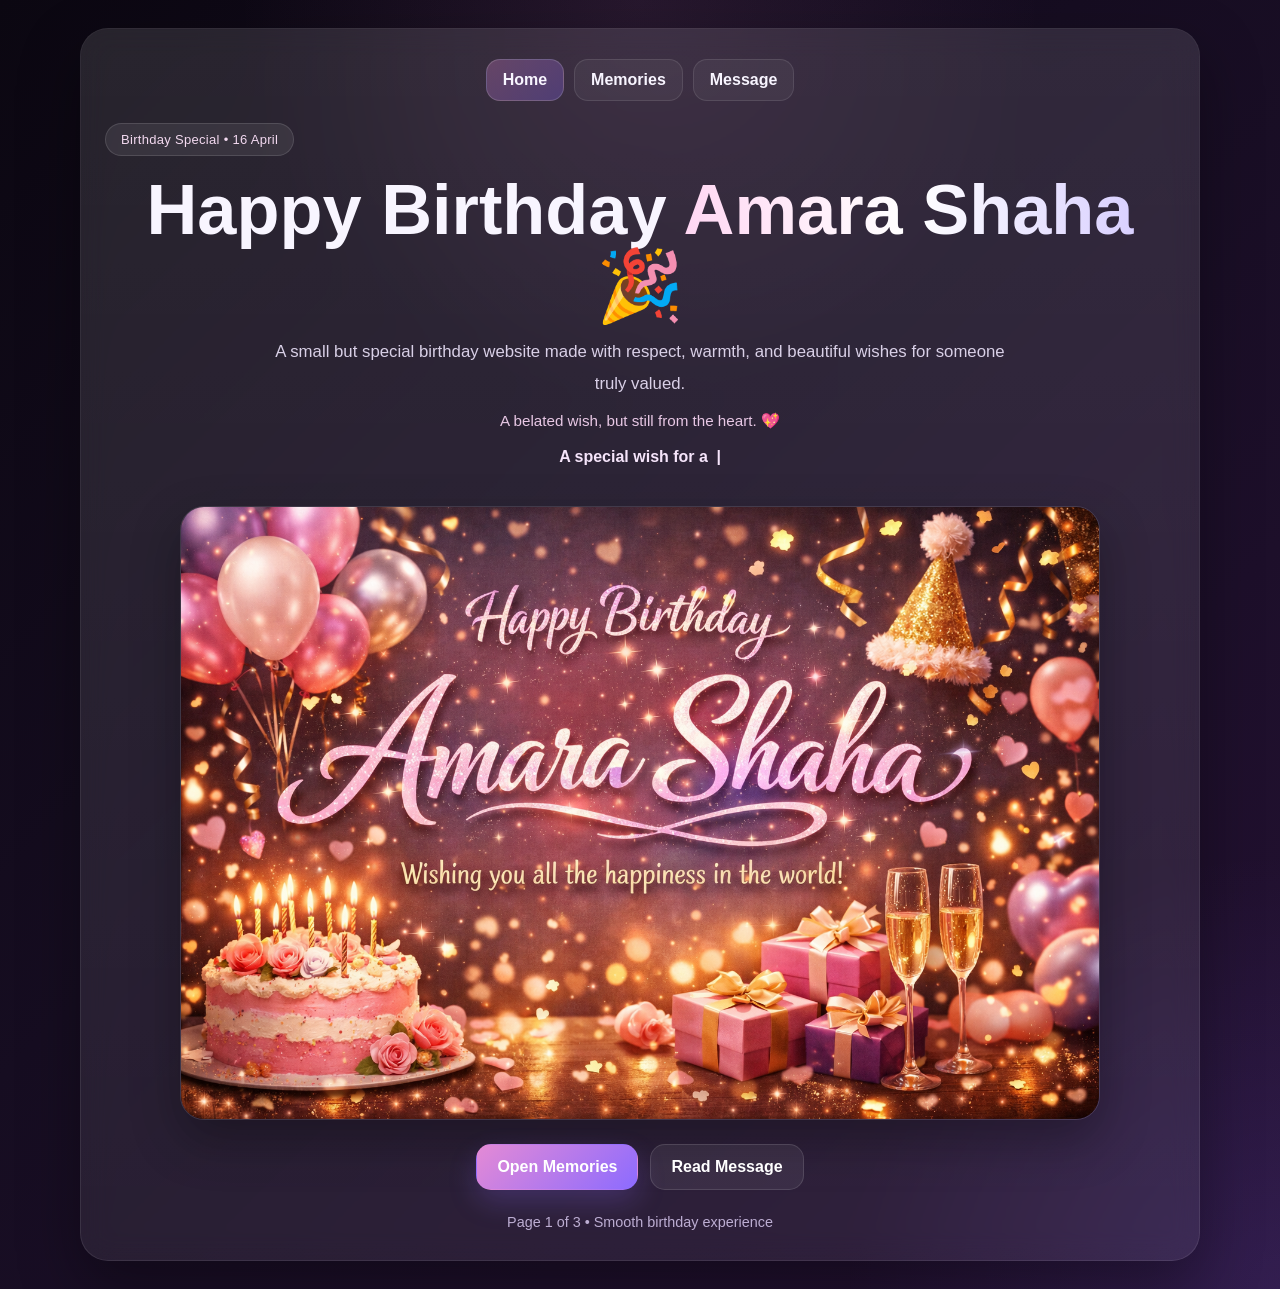
==== index.html @ c5edc2a8 "Update.NX" ====
<!DOCTYPE html>
<html lang="en">
<head>
  <meta charset="UTF-8" />
  <meta name="viewport" content="width=device-width, initial-scale=1.0" />
  <title>Happy Birthday Amara Shaha</title>
  <link rel="stylesheet" href="style.css" />
</head>
<body>
  <div class="page-shell">
    <div class="container page-center">
      <div class="card">
        <nav class="top-nav">
          <a href="index.html" class="nav-link active" data-page>Home</a>
          <a href="gallery.html" class="nav-link" data-page>Memories</a>
          <a href="message.html" class="nav-link" data-page>Message</a>
        </nav>

        <div class="hero-wrap">
          <div class="badge">Birthday Special • 16 April</div>

          <h1 class="title">
            Happy Birthday <span class="name">Amara Shaha</span> 🎉
          </h1>

          <p class="subtitle">
            A small but special birthday website made with respect, warmth, and beautiful wishes for someone truly valued.
          </p>

          <p class="date-note">
            A belated wish, but still from the heart. 💖
          </p>

          <div class="type-wrap">
            <span id="typedText"></span><span class="cursor">|</span>
          </div>

          <div class="hero-image-frame">
            <img src="birthday-banner.png" alt="Birthday Banner" class="hero-image" />
          </div>

          <div class="btns">
            <a href="gallery.html" class="btn btn-primary" data-page>Open Memories</a>
            <a href="message.html" class="btn" data-page>Read Message</a>
          </div>

          <div class="footer">
            Page 1 of 3 • Smooth birthday experience
          </div>
        </div>
      </div>
    </div>
  </div>

  <script>
    const lines = [
      "A special wish for a special person ✨",
      "May your days be filled with peace and happiness 💖",
      "Stay blessed, smiling, and shining always 🌸"
    ];

    const typedText = document.getElementById("typedText");
    let lineIndex = 0;
    let charIndex = 0;
    let deleting = false;

    function typeEffect() {
      const current = lines[lineIndex];

      if (!deleting) {
        typedText.textContent = current.slice(0, charIndex + 1);
        charIndex++;

        if (charIndex === current.length) {
          deleting = true;
          setTimeout(typeEffect, 1200);
          return;
        }
      } else {
        typedText.textContent = current.slice(0, charIndex - 1);
        charIndex--;

        if (charIndex === 0) {
          deleting = false;
          lineIndex = (lineIndex + 1) % lines.length;
        }
      }

      setTimeout(typeEffect, deleting ? 40 : 75);
    }

    typeEffect();

    document.querySelectorAll("a[data-page]").forEach(link => {
      link.addEventListener("click", function(e) {
        e.preventDefault();
        const target = this.getAttribute("href");
        document.querySelector(".page-shell").classList.add("page-out");
        setTimeout(() => {
          window.location.href = target;
        }, 380);
      });
    });
  </script>
</body>
</html>
---- style.css ----
* {
  margin: 0;
  padding: 0;
  box-sizing: border-box;
}

:root {
  --bg-1: #0b0711;
  --bg-2: #160d21;
  --bg-3: #241133;
  --card: rgba(255, 255, 255, 0.06);
  --card-border: rgba(255, 255, 255, 0.10);
  --text: #f8f5ff;
  --muted: #d9d0e7;
  --soft: #bdaed3;
  --accent: #e48ad5;
  --accent-2: #8c6bff;
  --shadow: rgba(0, 0, 0, 0.35);
}

html {
  scroll-behavior: smooth;
}

body {
  font-family: "Segoe UI", Tahoma, Geneva, Verdana, sans-serif;
  color: var(--text);
  min-height: 100vh;
  background:
    radial-gradient(circle at top, rgba(228, 138, 213, 0.10), transparent 28%),
    radial-gradient(circle at bottom right, rgba(140, 107, 255, 0.14), transparent 24%),
    linear-gradient(135deg, var(--bg-1), var(--bg-2) 42%, var(--bg-3));
  overflow-x: hidden;
}

a {
  text-decoration: none;
  color: inherit;
}

img {
  display: block;
  max-width: 100%;
}

.page-shell {
  min-height: 100vh;
  animation: pageIn 0.75s ease;
}

.page-shell.page-out {
  animation: pageOut 0.42s ease forwards;
}

@keyframes pageIn {
  from {
    opacity: 0;
    transform: translateY(22px);
  }
  to {
    opacity: 1;
    transform: translateY(0);
  }
}

@keyframes pageOut {
  from {
    opacity: 1;
    transform: translateY(0);
  }
  to {
    opacity: 0;
    transform: translateY(-14px);
  }
}

.container {
  width: min(1120px, calc(100% - 28px));
  margin: 0 auto;
  padding: 28px 0;
}

.page-center {
  min-height: 100vh;
  display: flex;
  align-items: center;
  justify-content: center;
}

.card {
  width: 100%;
  background: var(--card);
  border: 1px solid var(--card-border);
  border-radius: 28px;
  backdrop-filter: blur(14px);
  -webkit-backdrop-filter: blur(14px);
  box-shadow: 0 24px 60px var(--shadow);
  padding: 30px 24px;
  position: relative;
  overflow: hidden;
}

.card::before {
  content: "";
  position: absolute;
  inset: 0;
  background: linear-gradient(180deg, rgba(255,255,255,0.06), rgba(255,255,255,0.01));
  pointer-events: none;
}

.top-nav {
  position: relative;
  z-index: 2;
  display: flex;
  justify-content: center;
  gap: 10px;
  flex-wrap: wrap;
  margin-bottom: 22px;
}

.nav-link {
  padding: 11px 16px;
  border-radius: 14px;
  background: rgba(255,255,255,0.05);
  border: 1px solid rgba(255,255,255,0.10);
  color: var(--text);
  font-weight: 600;
  transition: all 0.25s ease;
}

.nav-link:hover {
  transform: translateY(-2px);
  background: rgba(255,255,255,0.09);
}

.nav-link.active {
  background: linear-gradient(135deg, rgba(228, 138, 213, 0.28), rgba(140, 107, 255, 0.28));
  border-color: rgba(255,255,255,0.16);
}

.badge {
  position: relative;
  z-index: 2;
  display: inline-block;
  margin: 0 auto 16px;
  padding: 8px 15px;
  border-radius: 999px;
  background: rgba(255,255,255,0.08);
  border: 1px solid rgba(255,255,255,0.12);
  color: #f3d9f0;
  font-size: 13px;
  letter-spacing: 0.3px;
}

.hero-wrap,
.section-wrap {
  position: relative;
  z-index: 2;
}

.title {
  text-align: center;
  font-size: clamp(2rem, 6vw, 4.4rem);
  line-height: 1.08;
  margin-bottom: 12px;
  font-weight: 800;
}

.name {
  background: linear-gradient(90deg, #ffd7f3, #ffffff, #d9d0ff);
  -webkit-background-clip: text;
  -webkit-text-fill-color: transparent;
  background-clip: text;
}

.subtitle {
  text-align: center;
  max-width: 760px;
  margin: 0 auto;
  color: var(--muted);
  font-size: 1.05rem;
  line-height: 1.9;
}

.date-note {
  text-align: center;
  margin-top: 12px;
  color: #e8c8e5;
  font-size: 0.95rem;
}

.type-wrap {
  margin: 18px auto 0;
  min-height: 34px;
  max-width: 760px;
  text-align: center;
  color: #f6e5fb;
  font-size: 1rem;
  font-weight: 700;
}

.cursor {
  display: inline-block;
  margin-left: 4px;
  animation: blink 0.8s infinite;
}

@keyframes blink {
  0%, 50% { opacity: 1; }
  51%, 100% { opacity: 0; }
}

.hero-image-frame {
  margin: 24px auto 0;
  width: min(100%, 920px);
  border-radius: 24px;
  overflow: hidden;
  border: 1px solid rgba(255,255,255,0.10);
  box-shadow: 0 20px 50px rgba(0,0,0,0.32);
}

.hero-image {
  width: 100%;
  height: auto;
}

.btns {
  margin-top: 24px;
  display: flex;
  justify-content: center;
  gap: 12px;
  flex-wrap: wrap;
}

.btn {
  appearance: none;
  border: none;
  outline: none;
  cursor: pointer;
  padding: 13px 20px;
  border-radius: 15px;
  font-weight: 700;
  color: #fff;
  background: rgba(255,255,255,0.07);
  border: 1px solid rgba(255,255,255,0.12);
  transition: all 0.25s ease;
}

.btn:hover {
  transform: translateY(-2px);
  background: rgba(255,255,255,0.12);
}

.btn-primary {
  background: linear-gradient(135deg, var(--accent), var(--accent-2));
  border-color: transparent;
  box-shadow: 0 12px 28px rgba(140, 107, 255, 0.22);
}

.section-title {
  font-size: 1.5rem;
  margin-bottom: 14px;
  color: #fff;
  text-align: center;
}

.gallery {
  display: grid;
  grid-template-columns: repeat(3, 1fr);
  gap: 16px;
  margin-top: 20px;
}

.photo-card {
  background: rgba(255,255,255,0.05);
  border: 1px solid rgba(255,255,255,0.08);
  border-radius: 22px;
  padding: 14px;
  transition: transform 0.25s ease, background 0.25s ease;
}

.photo-card:hover {
  transform: translateY(-4px);
  background: rgba(255,255,255,0.07);
}

.photo-box {
  width: 100%;
  height: 300px;
  border-radius: 16px;
  overflow: hidden;
  background: linear-gradient(135deg, rgba(228,138,213,0.16), rgba(140,107,255,0.16));
}

.photo-box img {
  width: 100%;
  height: 100%;
  object-fit: cover;
  object-position: center;
  transition: transform 0.35s ease, filter 0.35s ease;
  filter: brightness(0.96);
}

.photo-card:hover .photo-box img {
  transform: scale(1.05);
  filter: brightness(1);
}

.photo-caption {
  margin-top: 10px;
  color: var(--muted);
  text-align: center;
  font-size: 0.94rem;
}

.note-box {
  margin-top: 24px;
  padding: 18px;
  border-radius: 18px;
  background: rgba(255,255,255,0.05);
  border: 1px solid rgba(255,255,255,0.08);
  color: var(--muted);
  line-height: 1.85;
  text-align: center;
}

.footer {
  margin-top: 24px;
  text-align: center;
  color: var(--soft);
  font-size: 0.9rem;
}

@media (max-width: 900px) {
  .gallery {
    grid-template-columns: 1fr;
  }

  .photo-box {
    height: 340px;
  }
}

@media (max-width: 640px) {
  .container {
    width: min(100% - 18px, 1120px);
    padding: 18px 0;
  }

  .card {
    padding: 22px 16px;
    border-radius: 22px;
  }

  .title {
    font-size: clamp(1.75rem, 8vw, 2.5rem);
  }

  .subtitle {
    font-size: 0.98rem;
    line-height: 1.8;
  }

  .photo-box {
    height: 280px;
  }

  .btn,
  .nav-link {
    width: 100%;
    text-align: center;
  }

  .top-nav,
  .btns {
    gap: 10px;
  }
  }
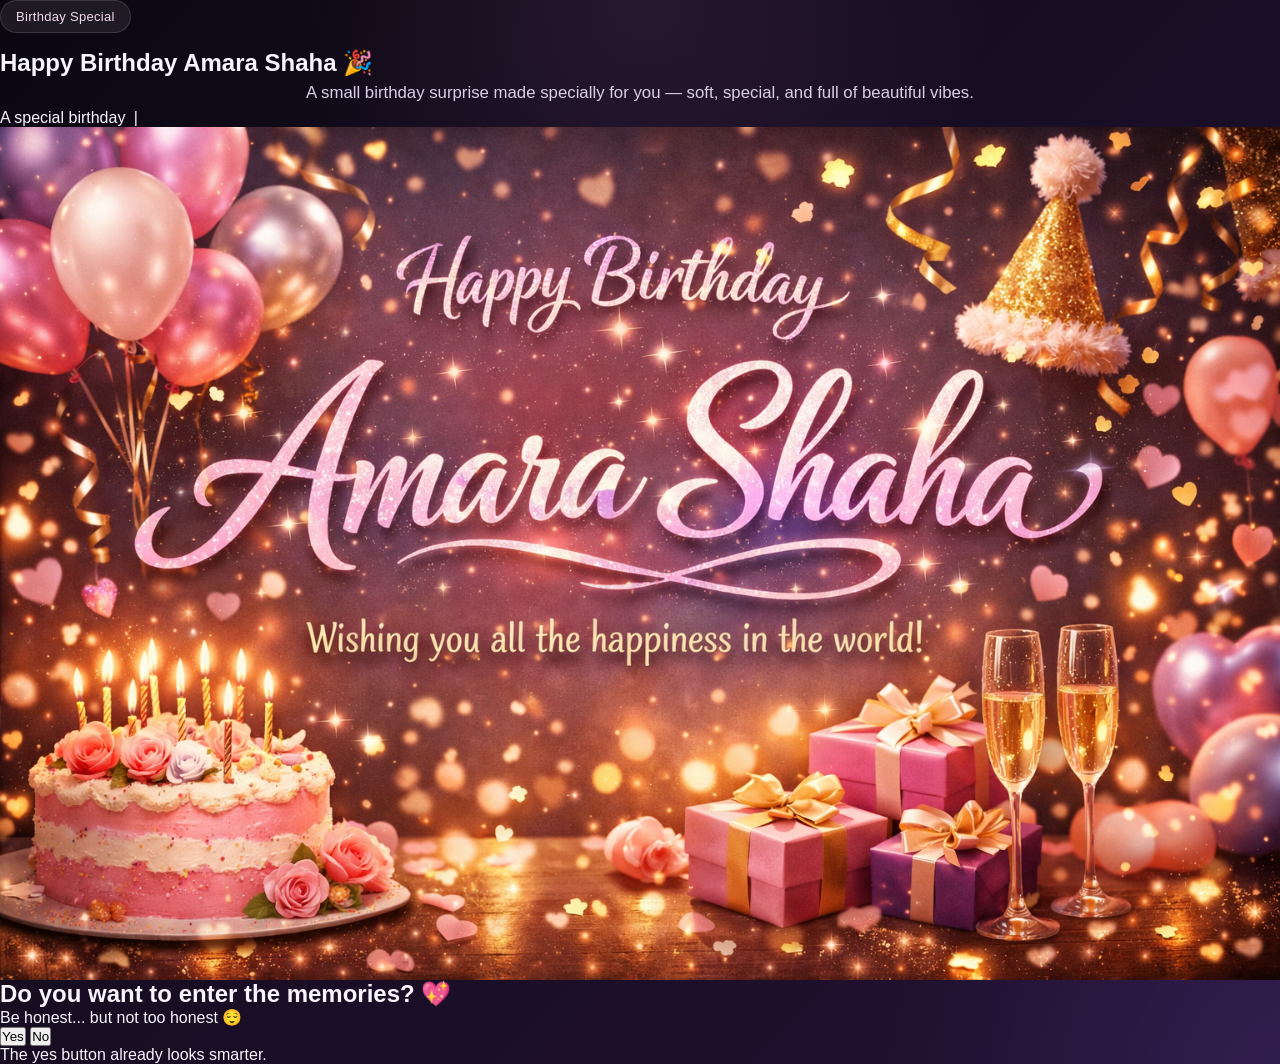
==== commit c2926b1a: "Update.NX" ====
--- a/index.html
+++ b/index.html
@@ -3,60 +3,57 @@
 <head>
   <meta charset="UTF-8" />
   <meta name="viewport" content="width=device-width, initial-scale=1.0" />
-  <title>Happy Birthday Amara Shaha</title>
+  <title>Happy Birthday Amara</title>
   <link rel="stylesheet" href="style.css" />
 </head>
 <body>
   <div class="page-shell">
-    <div class="container page-center">
-      <div class="card">
-        <nav class="top-nav">
-          <a href="index.html" class="nav-link active" data-page>Home</a>
-          <a href="gallery.html" class="nav-link" data-page>Memories</a>
-          <a href="message.html" class="nav-link" data-page>Message</a>
-        </nav>
+    <main class="screen home-screen">
+      <div class="bg-balloons balloons-left"></div>
+      <div class="bg-balloons balloons-right"></div>
+      <div class="sparkles"></div>
 
-        <div class="hero-wrap">
-          <div class="badge">Birthday Special • 16 April</div>
+      <section class="main-card hero-card">
+        <div class="badge">Birthday Special</div>
 
-          <h1 class="title">
-            Happy Birthday <span class="name">Amara Shaha</span> 🎉
-          </h1>
+        <h1 class="main-title">
+          Happy Birthday
+          <span>Amara Shaha</span>
+          🎉
+        </h1>
 
-          <p class="subtitle">
-            A small but special birthday website made with respect, warmth, and beautiful wishes for someone truly valued.
-          </p>
+        <p class="subtitle">
+          A small birthday surprise made specially for you — soft, special, and full of beautiful vibes.
+        </p>
 
-          <p class="date-note">
-            A belated wish, but still from the heart. 💖
-          </p>
+        <p class="type-line">
+          <span id="typedText"></span><span class="cursor">|</span>
+        </p>
 
-          <div class="type-wrap">
-            <span id="typedText"></span><span class="cursor">|</span>
+        <div class="hero-image-wrap">
+          <img src="birthday-banner.png" alt="Birthday Banner for Amara" class="hero-image" />
+        </div>
+
+        <div class="question-card">
+          <h2>Do you want to enter the memories? 💖</h2>
+          <p>Be honest... but not too honest 😌</p>
+
+          <div class="choice-area" id="choiceArea1">
+            <button class="choice-btn yes-btn" id="yesBtn1">Yes</button>
+            <button class="choice-btn no-btn" id="noBtn1">No</button>
           </div>
 
-          <div class="hero-image-frame">
-            <img src="birthday-banner.png" alt="Birthday Banner" class="hero-image" />
-          </div>
-
-          <div class="btns">
-            <a href="gallery.html" class="btn btn-primary" data-page>Open Memories</a>
-            <a href="message.html" class="btn" data-page>Read Message</a>
-          </div>
-
-          <div class="footer">
-            Page 1 of 3 • Smooth birthday experience
-          </div>
+          <div class="choice-note" id="choiceNote1">The yes button already looks smarter.</div>
         </div>
-      </div>
-    </div>
+      </section>
+    </main>
   </div>
 
   <script>
     const lines = [
-      "A special wish for a special person ✨",
-      "May your days be filled with peace and happiness 💖",
-      "Stay blessed, smiling, and shining always 🌸"
+      "A special birthday surprise ✨",
+      "Soft, elegant, and memorable 💖",
+      "Made with warm wishes 🌸"
     ];
 
     const typedText = document.getElementById("typedText");
@@ -86,20 +83,63 @@
         }
       }
 
-      setTimeout(typeEffect, deleting ? 40 : 75);
+      setTimeout(typeEffect, deleting ? 40 : 72);
     }
 
     typeEffect();
 
-    document.querySelectorAll("a[data-page]").forEach(link => {
-      link.addEventListener("click", function(e) {
-        e.preventDefault();
-        const target = this.getAttribute("href");
-        document.querySelector(".page-shell").classList.add("page-out");
-        setTimeout(() => {
-          window.location.href = target;
-        }, 380);
-      });
+    const pageShell = document.querySelector(".page-shell");
+    const choiceArea1 = document.getElementById("choiceArea1");
+    const yesBtn1 = document.getElementById("yesBtn1");
+    const noBtn1 = document.getElementById("noBtn1");
+    const choiceNote1 = document.getElementById("choiceNote1");
+
+    let noClicks1 = 0;
+    const noTexts1 = ["No", "Really?", "Still No?", "Think Again", "Too Late 😄"];
+
+    function moveNoButton(button, area, clickCount) {
+      const minWidth = 76;
+      const minHeight = 34;
+      const width = Math.max(minWidth, 138 - clickCount * 14);
+      const height = Math.max(minHeight, 52 - clickCount * 4);
+
+      button.style.width = width + "px";
+      button.style.height = height + "px";
+      button.style.fontSize = Math.max(0.72, 1 - clickCount * 0.06) + "rem";
+
+      const maxX = Math.max(8, area.clientWidth - width - 8);
+      const maxY = Math.max(8, area.clientHeight - height - 8);
+
+      const randomX = Math.floor(Math.random() * maxX);
+      const randomY = Math.floor(Math.random() * maxY);
+
+      button.style.left = randomX + "px";
+      button.style.top = randomY + "px";
+      button.style.transform = "none";
+    }
+
+    function goToPage(url) {
+      pageShell.classList.add("page-out");
+      setTimeout(() => {
+        window.location.href = url;
+      }, 380);
+    }
+
+    yesBtn1.addEventListener("click", () => {
+      choiceNote1.textContent = "Opening memories... ✨";
+      goToPage("gallery.html");
+    });
+
+    noBtn1.addEventListener("click", () => {
+      noClicks1++;
+      noBtn1.textContent = noTexts1[Math.min(noClicks1, noTexts1.length - 1)];
+      choiceNote1.textContent = "No is getting weaker. Yes is clearly the better option 😌";
+      moveNoButton(noBtn1, choiceArea1, noClicks1);
+
+      if (noClicks1 >= 5) {
+        choiceNote1.textContent = "Okay... opening memories anyway 💖";
+        setTimeout(() => goToPage("gallery.html"), 350);
+      }
     });
   </script>
 </body>
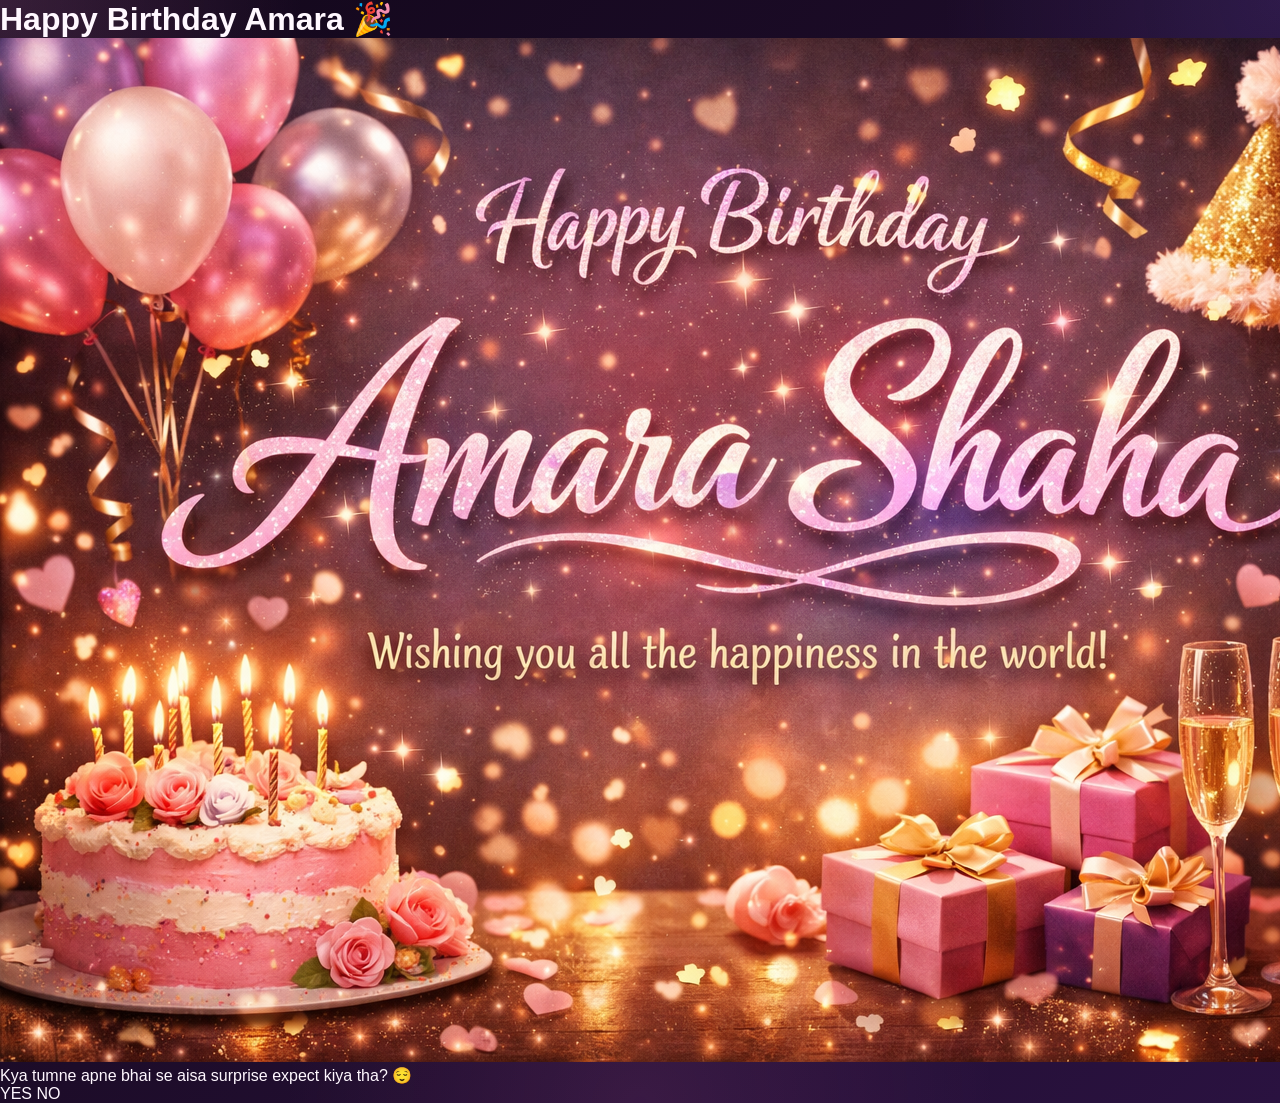
==== commit de74f283: "Update.NX" ====
--- a/index.html
+++ b/index.html
@@ -1,146 +1,72 @@
 <!DOCTYPE html>
-<html lang="en">
+<html>
 <head>
-  <meta charset="UTF-8" />
-  <meta name="viewport" content="width=device-width, initial-scale=1.0" />
-  <title>Happy Birthday Amara</title>
-  <link rel="stylesheet" href="style.css" />
+<title>Amara Birthday</title>
+<link rel="stylesheet" href="style.css">
 </head>
 <body>
-  <div class="page-shell">
-    <main class="screen home-screen">
-      <div class="bg-balloons balloons-left"></div>
-      <div class="bg-balloons balloons-right"></div>
-      <div class="sparkles"></div>
 
-      <section class="main-card hero-card">
-        <div class="badge">Birthday Special</div>
+<audio id="music" autoplay loop>
+  <source src="birthday-music.mp3">
+</audio>
 
-        <h1 class="main-title">
-          Happy Birthday
-          <span>Amara Shaha</span>
-          🎉
-        </h1>
+<div class="page">
 
-        <p class="subtitle">
-          A small birthday surprise made specially for you — soft, special, and full of beautiful vibes.
-        </p>
+  <h1>Happy Birthday <span>Amara</span> 🎉</h1>
 
-        <p class="type-line">
-          <span id="typedText"></span><span class="cursor">|</span>
-        </p>
+  <img src="birthday-banner.png" class="hero">
 
-        <div class="hero-image-wrap">
-          <img src="birthday-banner.png" alt="Birthday Banner for Amara" class="hero-image" />
-        </div>
+  <p class="question">
+    Kya tumne apne bhai se aisa surprise expect kiya tha? 😌
+  </p>
 
-        <div class="question-card">
-          <h2>Do you want to enter the memories? 💖</h2>
-          <p>Be honest... but not too honest 😌</p>
-
-          <div class="choice-area" id="choiceArea1">
-            <button class="choice-btn yes-btn" id="yesBtn1">Yes</button>
-            <button class="choice-btn no-btn" id="noBtn1">No</button>
-          </div>
-
-          <div class="choice-note" id="choiceNote1">The yes button already looks smarter.</div>
-        </div>
-      </section>
-    </main>
+  <div class="choices">
+    <span class="yes" onclick="goNext()">YES</span>
+    <span class="no" id="noBtn">NO</span>
   </div>
 
-  <script>
-    const lines = [
-      "A special birthday surprise ✨",
-      "Soft, elegant, and memorable 💖",
-      "Made with warm wishes 🌸"
-    ];
+</div>
 
-    const typedText = document.getElementById("typedText");
-    let lineIndex = 0;
-    let charIndex = 0;
-    let deleting = false;
+<script>
+const music = document.getElementById("music");
+music.volume = 0.5;
 
-    function typeEffect() {
-      const current = lines[lineIndex];
+let noBtn = document.getElementById("noBtn");
+let noCount = 0;
 
-      if (!deleting) {
-        typedText.textContent = current.slice(0, charIndex + 1);
-        charIndex++;
+let texts = [
+  "NO",
+  "Really NO?",
+  "Soch lo 😏",
+  "Still NO?",
+  "Sure? 😂",
+  "Ab bhi NO?",
+  "Zyada ho gaya 😭"
+];
 
-        if (charIndex === current.length) {
-          deleting = true;
-          setTimeout(typeEffect, 1200);
-          return;
-        }
-      } else {
-        typedText.textContent = current.slice(0, charIndex - 1);
-        charIndex--;
+noBtn.onclick = () => {
+  noCount++;
 
-        if (charIndex === 0) {
-          deleting = false;
-          lineIndex = (lineIndex + 1) % lines.length;
-        }
-      }
+  // change text
+  noBtn.innerText = texts[Math.min(noCount, texts.length-1)];
 
-      setTimeout(typeEffect, deleting ? 40 : 72);
-    }
+  // random move
+  let x = Math.random() * 300 - 150;
+  let y = Math.random() * 200 - 100;
 
-    typeEffect();
+  noBtn.style.transform = `translate(${x}px, ${y}px) scale(${1 - noCount*0.1})`;
 
-    const pageShell = document.querySelector(".page-shell");
-    const choiceArea1 = document.getElementById("choiceArea1");
-    const yesBtn1 = document.getElementById("yesBtn1");
-    const noBtn1 = document.getElementById("noBtn1");
-    const choiceNote1 = document.getElementById("choiceNote1");
+  // shrink
+  noBtn.style.fontSize = (18 - noCount*2) + "px";
+};
 
-    let noClicks1 = 0;
-    const noTexts1 = ["No", "Really?", "Still No?", "Think Again", "Too Late 😄"];
+function goNext(){
+  document.body.style.opacity = "0";
+  setTimeout(()=>{
+    window.location.href = "gallery.html";
+  }, 400);
+}
+</script>
 
-    function moveNoButton(button, area, clickCount) {
-      const minWidth = 76;
-      const minHeight = 34;
-      const width = Math.max(minWidth, 138 - clickCount * 14);
-      const height = Math.max(minHeight, 52 - clickCount * 4);
-
-      button.style.width = width + "px";
-      button.style.height = height + "px";
-      button.style.fontSize = Math.max(0.72, 1 - clickCount * 0.06) + "rem";
-
-      const maxX = Math.max(8, area.clientWidth - width - 8);
-      const maxY = Math.max(8, area.clientHeight - height - 8);
-
-      const randomX = Math.floor(Math.random() * maxX);
-      const randomY = Math.floor(Math.random() * maxY);
-
-      button.style.left = randomX + "px";
-      button.style.top = randomY + "px";
-      button.style.transform = "none";
-    }
-
-    function goToPage(url) {
-      pageShell.classList.add("page-out");
-      setTimeout(() => {
-        window.location.href = url;
-      }, 380);
-    }
-
-    yesBtn1.addEventListener("click", () => {
-      choiceNote1.textContent = "Opening memories... ✨";
-      goToPage("gallery.html");
-    });
-
-    noBtn1.addEventListener("click", () => {
-      noClicks1++;
-      noBtn1.textContent = noTexts1[Math.min(noClicks1, noTexts1.length - 1)];
-      choiceNote1.textContent = "No is getting weaker. Yes is clearly the better option 😌";
-      moveNoButton(noBtn1, choiceArea1, noClicks1);
-
-      if (noClicks1 >= 5) {
-        choiceNote1.textContent = "Okay... opening memories anyway 💖";
-        setTimeout(() => goToPage("gallery.html"), 350);
-      }
-    });
-  </script>
 </body>
 </html>
--- a/style.css
+++ b/style.css
@@ -5,57 +5,51 @@
 }
 
 :root {
-  --bg-1: #0b0711;
-  --bg-2: #160d21;
-  --bg-3: #241133;
-  --card: rgba(255, 255, 255, 0.06);
-  --card-border: rgba(255, 255, 255, 0.10);
-  --text: #f8f5ff;
-  --muted: #d9d0e7;
-  --soft: #bdaed3;
-  --accent: #e48ad5;
-  --accent-2: #8c6bff;
+  --bg-1: #12071a;
+  --bg-2: #1d0c29;
+  --bg-3: #2a1240;
+  --text: #fff8ff;
+  --muted: #ecdff0;
+  --soft: #cebcd6;
+  --pink: #ff9ad8;
+  --pink-2: #ff78cb;
+  --purple: #8d6dff;
+  --purple-2: #6b48f5;
+  --glass: rgba(255, 255, 255, 0.08);
+  --glass-2: rgba(255, 255, 255, 0.05);
+  --border: rgba(255, 255, 255, 0.10);
   --shadow: rgba(0, 0, 0, 0.35);
 }
 
-html {
-  scroll-behavior: smooth;
-}
-
+html,
 body {
-  font-family: "Segoe UI", Tahoma, Geneva, Verdana, sans-serif;
+  min-height: 100%;
+}
+
+body {
+  font-family: "Segoe UI", Arial, sans-serif;
   color: var(--text);
-  min-height: 100vh;
+  overflow-x: hidden;
   background:
-    radial-gradient(circle at top, rgba(228, 138, 213, 0.10), transparent 28%),
-    radial-gradient(circle at bottom right, rgba(140, 107, 255, 0.14), transparent 24%),
-    linear-gradient(135deg, var(--bg-1), var(--bg-2) 42%, var(--bg-3));
-  overflow-x: hidden;
-}
-
-a {
-  text-decoration: none;
-  color: inherit;
-}
-
-img {
-  display: block;
-  max-width: 100%;
+    radial-gradient(circle at top left, rgba(255, 154, 216, 0.16), transparent 18%),
+    radial-gradient(circle at top right, rgba(141, 109, 255, 0.14), transparent 20%),
+    radial-gradient(circle at bottom center, rgba(255, 120, 203, 0.10), transparent 28%),
+    linear-gradient(135deg, var(--bg-1), var(--bg-2) 48%, var(--bg-3));
 }
 
 .page-shell {
   min-height: 100vh;
-  animation: pageIn 0.75s ease;
+  animation: pageIn 0.7s ease;
 }
 
 .page-shell.page-out {
-  animation: pageOut 0.42s ease forwards;
+  animation: pageOut 0.38s ease forwards;
 }
 
 @keyframes pageIn {
   from {
     opacity: 0;
-    transform: translateY(22px);
+    transform: translateY(18px);
   }
   to {
     opacity: 1;
@@ -74,129 +68,125 @@
   }
 }
 
-.container {
-  width: min(1120px, calc(100% - 28px));
+.screen {
+  min-height: 100vh;
+  width: min(1100px, calc(100% - 28px));
   margin: 0 auto;
   padding: 28px 0;
-}
-
-.page-center {
-  min-height: 100vh;
   display: flex;
   align-items: center;
   justify-content: center;
-}
-
-.card {
-  width: 100%;
-  background: var(--card);
-  border: 1px solid var(--card-border);
-  border-radius: 28px;
+  position: relative;
+}
+
+.bg-balloons {
+  position: absolute;
+  top: 40px;
+  width: 170px;
+  height: 380px;
+  opacity: 0.28;
+  pointer-events: none;
+  filter: blur(0.2px);
+}
+
+.balloons-left {
+  left: -12px;
+  background:
+    radial-gradient(circle at 40px 50px, rgba(255,154,216,0.85) 0 24px, transparent 26px),
+    radial-gradient(circle at 90px 110px, rgba(141,109,255,0.75) 0 28px, transparent 30px),
+    radial-gradient(circle at 60px 190px, rgba(255,120,203,0.75) 0 24px, transparent 26px),
+    linear-gradient(rgba(255,255,255,0.45), rgba(255,255,255,0.45)) 40px 74px / 2px 85px no-repeat,
+    linear-gradient(rgba(255,255,255,0.4), rgba(255,255,255,0.4)) 90px 138px / 2px 90px no-repeat,
+    linear-gradient(rgba(255,255,255,0.38), rgba(255,255,255,0.38)) 60px 214px / 2px 88px no-repeat;
+}
+
+.balloons-right {
+  right: -12px;
+  background:
+    radial-gradient(circle at 110px 50px, rgba(255,154,216,0.82) 0 24px, transparent 26px),
+    radial-gradient(circle at 70px 130px, rgba(141,109,255,0.78) 0 27px, transparent 29px),
+    radial-gradient(circle at 105px 215px, rgba(255,120,203,0.78) 0 24px, transparent 26px),
+    linear-gradient(rgba(255,255,255,0.45), rgba(255,255,255,0.45)) 110px 74px / 2px 85px no-repeat,
+    linear-gradient(rgba(255,255,255,0.4), rgba(255,255,255,0.4)) 70px 158px / 2px 88px no-repeat,
+    linear-gradient(rgba(255,255,255,0.38), rgba(255,255,255,0.38)) 105px 238px / 2px 88px no-repeat;
+}
+
+.sparkles {
+  position: absolute;
+  inset: 0;
+  pointer-events: none;
+  background-image:
+    radial-gradient(circle at 14% 22%, rgba(255,255,255,0.55) 0 1.2px, transparent 1.8px),
+    radial-gradient(circle at 78% 18%, rgba(255,255,255,0.5) 0 1.3px, transparent 1.9px),
+    radial-gradient(circle at 28% 68%, rgba(255,255,255,0.45) 0 1.2px, transparent 1.9px),
+    radial-gradient(circle at 84% 72%, rgba(255,255,255,0.4) 0 1.3px, transparent 2px),
+    radial-gradient(circle at 52% 12%, rgba(255,255,255,0.38) 0 1px, transparent 1.8px);
+  opacity: 0.65;
+}
+
+.main-card {
+  width: 100%;
+  max-width: 940px;
+  position: relative;
+  z-index: 2;
+  background: linear-gradient(180deg, var(--glass), var(--glass-2));
+  border: 1px solid var(--border);
+  border-radius: 30px;
+  padding: 30px 24px;
+  box-shadow: 0 24px 60px var(--shadow);
   backdrop-filter: blur(14px);
   -webkit-backdrop-filter: blur(14px);
-  box-shadow: 0 24px 60px var(--shadow);
-  padding: 30px 24px;
-  position: relative;
-  overflow: hidden;
-}
-
-.card::before {
-  content: "";
-  position: absolute;
-  inset: 0;
-  background: linear-gradient(180deg, rgba(255,255,255,0.06), rgba(255,255,255,0.01));
-  pointer-events: none;
-}
-
-.top-nav {
-  position: relative;
-  z-index: 2;
-  display: flex;
+  text-align: center;
+}
+
+.badge {
+  display: inline-flex;
+  align-items: center;
   justify-content: center;
-  gap: 10px;
-  flex-wrap: wrap;
-  margin-bottom: 22px;
-}
-
-.nav-link {
-  padding: 11px 16px;
-  border-radius: 14px;
-  background: rgba(255,255,255,0.05);
-  border: 1px solid rgba(255,255,255,0.10);
-  color: var(--text);
+  min-height: 38px;
+  padding: 8px 16px;
+  border-radius: 999px;
+  background: rgba(255, 255, 255, 0.07);
+  border: 1px solid rgba(255, 255, 255, 0.12);
+  color: #ffe2f4;
+  font-size: 13px;
   font-weight: 600;
-  transition: all 0.25s ease;
-}
-
-.nav-link:hover {
-  transform: translateY(-2px);
-  background: rgba(255,255,255,0.09);
-}
-
-.nav-link.active {
-  background: linear-gradient(135deg, rgba(228, 138, 213, 0.28), rgba(140, 107, 255, 0.28));
-  border-color: rgba(255,255,255,0.16);
-}
-
-.badge {
-  position: relative;
-  z-index: 2;
-  display: inline-block;
-  margin: 0 auto 16px;
-  padding: 8px 15px;
-  border-radius: 999px;
-  background: rgba(255,255,255,0.08);
-  border: 1px solid rgba(255,255,255,0.12);
-  color: #f3d9f0;
-  font-size: 13px;
-  letter-spacing: 0.3px;
-}
-
-.hero-wrap,
-.section-wrap {
-  position: relative;
-  z-index: 2;
-}
-
-.title {
-  text-align: center;
-  font-size: clamp(2rem, 6vw, 4.4rem);
-  line-height: 1.08;
-  margin-bottom: 12px;
+  letter-spacing: 0.25px;
+  margin-bottom: 18px;
+}
+
+.main-title {
+  font-size: clamp(2.1rem, 6vw, 4.7rem);
+  line-height: 1.06;
   font-weight: 800;
-}
-
-.name {
-  background: linear-gradient(90deg, #ffd7f3, #ffffff, #d9d0ff);
+  margin-bottom: 14px;
+}
+
+.smaller-title {
+  font-size: clamp(2rem, 5vw, 3.8rem);
+}
+
+.main-title span {
+  background: linear-gradient(90deg, #ffd6ee, #ffffff, #dbd3ff);
   -webkit-background-clip: text;
   -webkit-text-fill-color: transparent;
   background-clip: text;
 }
 
 .subtitle {
-  text-align: center;
   max-width: 760px;
   margin: 0 auto;
   color: var(--muted);
-  font-size: 1.05rem;
-  line-height: 1.9;
-}
-
-.date-note {
-  text-align: center;
-  margin-top: 12px;
-  color: #e8c8e5;
-  font-size: 0.95rem;
-}
-
-.type-wrap {
-  margin: 18px auto 0;
-  min-height: 34px;
-  max-width: 760px;
-  text-align: center;
-  color: #f6e5fb;
+  font-size: 1.04rem;
+  line-height: 1.85;
+}
+
+.type-line {
+  min-height: 32px;
+  margin-top: 16px;
+  color: #fff0fa;
+  font-weight: 700;
   font-size: 1rem;
-  font-weight: 700;
 }
 
 .cursor {
@@ -206,173 +196,283 @@
 }
 
 @keyframes blink {
-  0%, 50% { opacity: 1; }
-  51%, 100% { opacity: 0; }
-}
-
-.hero-image-frame {
-  margin: 24px auto 0;
-  width: min(100%, 920px);
+  0%, 50% {
+    opacity: 1;
+  }
+  51%, 100% {
+    opacity: 0;
+  }
+}
+
+.hero-image-wrap {
+  width: 100%;
+  max-width: 860px;
+  margin: 26px auto 0;
+  border-radius: 26px;
+  overflow: hidden;
+  border: 1px solid rgba(255, 255, 255, 0.10);
+  background: rgba(255, 255, 255, 0.04);
+  box-shadow: 0 16px 40px rgba(0, 0, 0, 0.24);
+}
+
+.hero-image {
+  width: 100%;
+  height: auto;
+  display: block;
+}
+
+.question-card {
+  width: 100%;
+  max-width: 760px;
+  margin: 28px auto 0;
+  padding: 24px 18px 26px;
   border-radius: 24px;
+  background: rgba(255, 255, 255, 0.05);
+  border: 1px solid rgba(255, 255, 255, 0.08);
+}
+
+.question-card h2 {
+  font-size: clamp(1.35rem, 3vw, 2rem);
+  line-height: 1.45;
+  margin-bottom: 8px;
+}
+
+.question-card p {
+  color: var(--soft);
+  line-height: 1.7;
+}
+
+.choice-area {
+  position: relative;
+  width: 100%;
+  max-width: 560px;
+  height: 220px;
+  margin: 22px auto 0;
+  border-radius: 22px;
+  background: linear-gradient(135deg, rgba(255,154,216,0.10), rgba(141,109,255,0.10));
+  border: 1px solid rgba(255,255,255,0.08);
   overflow: hidden;
-  border: 1px solid rgba(255,255,255,0.10);
-  box-shadow: 0 20px 50px rgba(0,0,0,0.32);
-}
-
-.hero-image {
-  width: 100%;
-  height: auto;
-}
-
-.btns {
-  margin-top: 24px;
+}
+
+.choice-btn {
+  position: absolute;
+  min-width: 138px;
+  height: 52px;
+  padding: 0 18px;
+  border: none;
+  border-radius: 16px;
+  color: white;
+  font-size: 1rem;
+  font-weight: 700;
+  cursor: pointer;
+  transition:
+    transform 0.22s ease,
+    left 0.22s ease,
+    top 0.22s ease,
+    width 0.22s ease,
+    height 0.22s ease,
+    font-size 0.22s ease,
+    background 0.22s ease,
+    opacity 0.22s ease;
+}
+
+.yes-btn {
+  left: 50%;
+  top: 42px;
+  transform: translateX(-50%);
+  background: linear-gradient(135deg, var(--pink-2), var(--purple-2));
+  box-shadow: 0 14px 30px rgba(107, 72, 245, 0.30);
+  animation: pulseYes 1.7s ease-in-out infinite;
+}
+
+@keyframes pulseYes {
+  0% {
+    transform: translateX(-50%) scale(1);
+  }
+  50% {
+    transform: translateX(-50%) scale(1.06);
+  }
+  100% {
+    transform: translateX(-50%) scale(1);
+  }
+}
+
+.no-btn {
+  left: 50%;
+  top: 126px;
+  transform: translateX(-50%);
+  background: rgba(255,255,255,0.10);
+  border: 1px solid rgba(255,255,255,0.12);
+}
+
+.choice-note {
+  margin-top: 16px;
+  min-height: 24px;
+  color: var(--soft);
+  font-size: 0.95rem;
+}
+
+.memory-slider-card {
+  width: 100%;
+  max-width: 860px;
+  margin: 28px auto 0;
+  padding: 18px;
+  border-radius: 28px;
+  background: rgba(255,255,255,0.05);
+  border: 1px solid rgba(255,255,255,0.08);
+  box-shadow: 0 16px 40px rgba(0,0,0,0.22);
+}
+
+.memory-slider-stage {
+  position: relative;
+  width: 100%;
+  height: 540px;
+  border-radius: 22px;
+  overflow: hidden;
+  background: linear-gradient(135deg, rgba(255,154,216,0.08), rgba(141,109,255,0.09));
+}
+
+.memory-slide {
+  position: absolute;
+  inset: 0;
+  opacity: 0;
+  transform: scale(1.04);
+  transition: opacity 0.9s ease, transform 1.05s ease;
+}
+
+.memory-slide.active {
+  opacity: 1;
+  transform: scale(1);
+}
+
+.memory-slide img {
+  width: 100%;
+  height: 100%;
+  object-fit: contain;
+  object-position: center;
+  background: rgba(255,255,255,0.02);
+}
+
+.memory-caption {
+  margin-top: 14px;
+  color: #fff0fb;
+  font-size: 1rem;
+  min-height: 26px;
+}
+
+.memory-dots {
   display: flex;
   justify-content: center;
-  gap: 12px;
-  flex-wrap: wrap;
-}
-
-.btn {
+  gap: 8px;
+  margin-top: 14px;
+}
+
+.memory-dot {
+  width: 10px;
+  height: 10px;
+  border-radius: 999px;
+  background: rgba(255,255,255,0.25);
+  transition: all 0.25s ease;
+}
+
+.memory-dot.active {
+  width: 26px;
+  background: linear-gradient(135deg, var(--pink-2), var(--purple-2));
+}
+
+.message-card {
+  max-width: 900px;
+}
+
+.message-box {
+  width: 100%;
+  max-width: 760px;
+  margin: 24px auto 0;
+  padding: 24px 22px;
+  border-radius: 24px;
+  background: rgba(255,255,255,0.05);
+  border: 1px solid rgba(255,255,255,0.08);
+  text-align: left;
+  color: var(--muted);
+  line-height: 1.95;
+  font-size: 1rem;
+}
+
+.message-box p + p {
+  margin-top: 14px;
+}
+
+.from-line {
+  margin-top: 6px;
+  color: #ffe0f1;
+  font-weight: 700;
+}
+
+.final-actions {
+  margin-top: 22px;
+  display: flex;
+  justify-content: center;
+}
+
+.music-btn {
   appearance: none;
   border: none;
-  outline: none;
   cursor: pointer;
-  padding: 13px 20px;
-  border-radius: 15px;
+  min-width: 170px;
+  padding: 14px 20px;
+  border-radius: 16px;
+  font-size: 1rem;
   font-weight: 700;
   color: #fff;
-  background: rgba(255,255,255,0.07);
-  border: 1px solid rgba(255,255,255,0.12);
-  transition: all 0.25s ease;
-}
-
-.btn:hover {
+  background: linear-gradient(135deg, var(--pink-2), var(--purple-2));
+  box-shadow: 0 14px 30px rgba(107, 72, 245, 0.28);
+  transition: transform 0.22s ease, box-shadow 0.22s ease;
+}
+
+.music-btn:hover {
   transform: translateY(-2px);
-  background: rgba(255,255,255,0.12);
-}
-
-.btn-primary {
-  background: linear-gradient(135deg, var(--accent), var(--accent-2));
-  border-color: transparent;
-  box-shadow: 0 12px 28px rgba(140, 107, 255, 0.22);
-}
-
-.section-title {
-  font-size: 1.5rem;
-  margin-bottom: 14px;
-  color: #fff;
-  text-align: center;
-}
-
-.gallery {
-  display: grid;
-  grid-template-columns: repeat(3, 1fr);
-  gap: 16px;
-  margin-top: 20px;
-}
-
-.photo-card {
-  background: rgba(255,255,255,0.05);
-  border: 1px solid rgba(255,255,255,0.08);
-  border-radius: 22px;
-  padding: 14px;
-  transition: transform 0.25s ease, background 0.25s ease;
-}
-
-.photo-card:hover {
-  transform: translateY(-4px);
-  background: rgba(255,255,255,0.07);
-}
-
-.photo-box {
-  width: 100%;
-  height: 300px;
-  border-radius: 16px;
-  overflow: hidden;
-  background: linear-gradient(135deg, rgba(228,138,213,0.16), rgba(140,107,255,0.16));
-}
-
-.photo-box img {
-  width: 100%;
-  height: 100%;
-  object-fit: cover;
-  object-position: center;
-  transition: transform 0.35s ease, filter 0.35s ease;
-  filter: brightness(0.96);
-}
-
-.photo-card:hover .photo-box img {
-  transform: scale(1.05);
-  filter: brightness(1);
-}
-
-.photo-caption {
-  margin-top: 10px;
-  color: var(--muted);
-  text-align: center;
-  font-size: 0.94rem;
-}
-
-.note-box {
-  margin-top: 24px;
-  padding: 18px;
-  border-radius: 18px;
-  background: rgba(255,255,255,0.05);
-  border: 1px solid rgba(255,255,255,0.08);
-  color: var(--muted);
-  line-height: 1.85;
-  text-align: center;
-}
-
-.footer {
-  margin-top: 24px;
-  text-align: center;
-  color: var(--soft);
-  font-size: 0.9rem;
+  box-shadow: 0 18px 34px rgba(107, 72, 245, 0.32);
 }
 
 @media (max-width: 900px) {
-  .gallery {
-    grid-template-columns: 1fr;
-  }
-
-  .photo-box {
-    height: 340px;
+  .memory-slider-stage {
+    height: 430px;
   }
 }
 
 @media (max-width: 640px) {
-  .container {
-    width: min(100% - 18px, 1120px);
+  .screen {
+    width: min(100%, calc(100% - 18px));
     padding: 18px 0;
   }
 
-  .card {
+  .main-card {
     padding: 22px 16px;
-    border-radius: 22px;
-  }
-
-  .title {
-    font-size: clamp(1.75rem, 8vw, 2.5rem);
-  }
-
-  .subtitle {
+    border-radius: 24px;
+  }
+
+  .main-title {
+    font-size: clamp(1.85rem, 8vw, 2.9rem);
+  }
+
+  .subtitle,
+  .message-box {
     font-size: 0.98rem;
-    line-height: 1.8;
-  }
-
-  .photo-box {
-    height: 280px;
-  }
-
-  .btn,
-  .nav-link {
-    width: 100%;
-    text-align: center;
-  }
-
-  .top-nav,
-  .btns {
-    gap: 10px;
-  }
-  }
+  }
+
+  .choice-area {
+    height: 240px;
+  }
+
+  .choice-btn {
+    min-width: 128px;
+  }
+
+  .memory-slider-stage {
+    height: 330px;
+  }
+
+  .bg-balloons {
+    display: none;
+  }
+    }
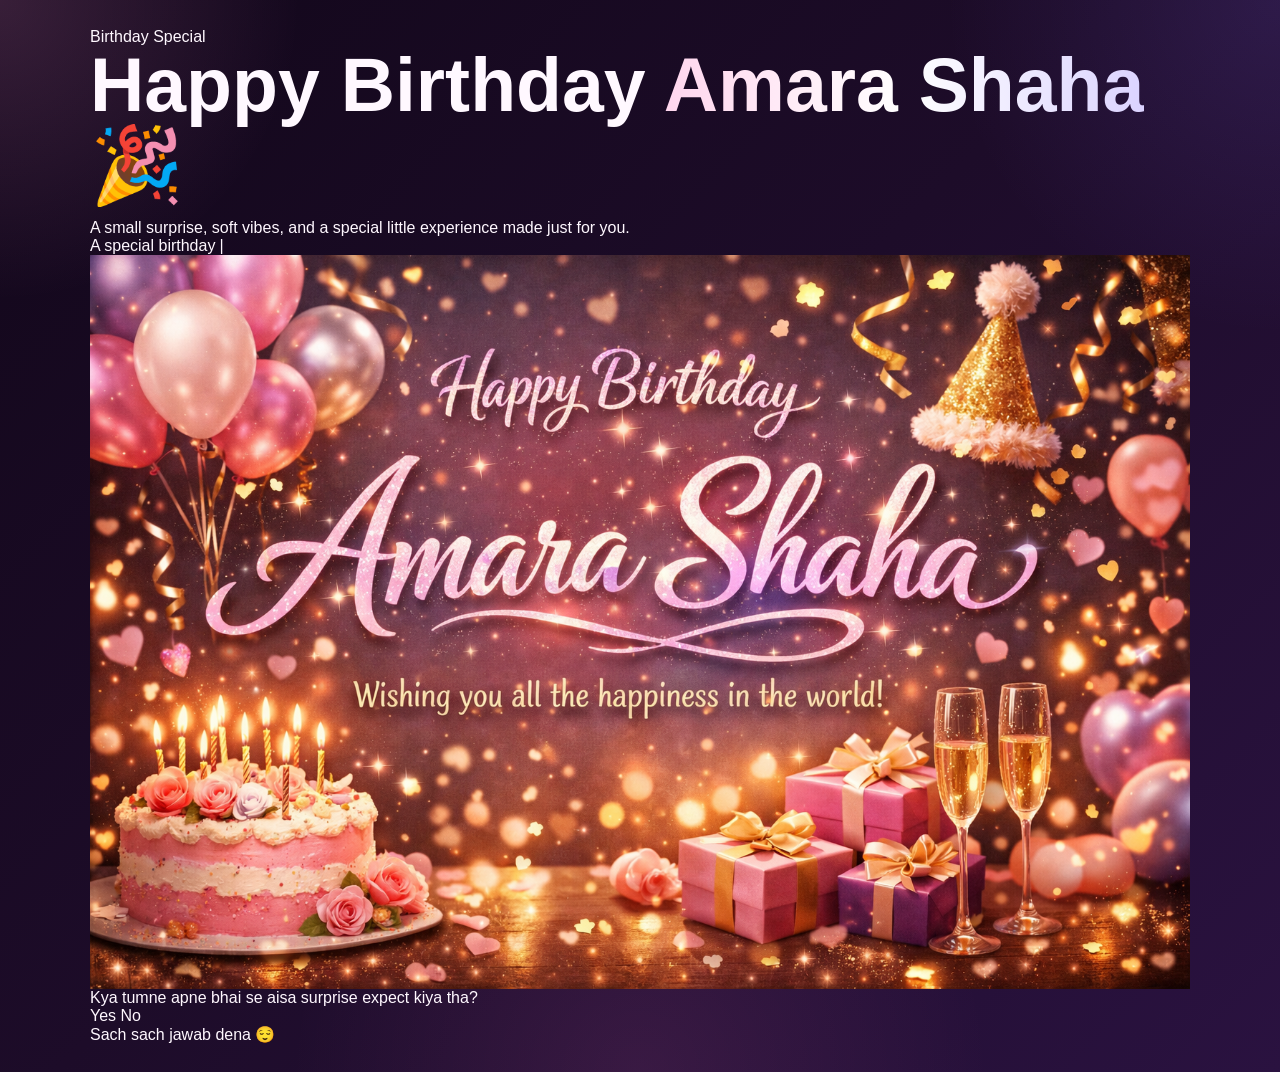
==== commit 0fd0bde5: "Update.NX" ====
--- a/index.html
+++ b/index.html
@@ -1,72 +1,176 @@
 <!DOCTYPE html>
-<html>
+<html lang="en">
 <head>
-<title>Amara Birthday</title>
-<link rel="stylesheet" href="style.css">
+  <meta charset="UTF-8" />
+  <meta name="viewport" content="width=device-width, initial-scale=1.0" />
+  <title>Happy Birthday Amara</title>
+  <link rel="stylesheet" href="style.css" />
 </head>
-<body>
+<body class="home-page">
+  <audio id="birthdayMusic" autoplay loop>
+    <source src="birthday-music.mp3" type="audio/mpeg" />
+  </audio>
 
-<audio id="music" autoplay loop>
-  <source src="birthday-music.mp3">
-</audio>
+  <div class="page-shell" id="pageShell">
+    <div class="floating-balloons">
+      <span class="balloon balloon-1"></span>
+      <span class="balloon balloon-2"></span>
+      <span class="balloon balloon-3"></span>
+      <span class="balloon balloon-4"></span>
+      <span class="balloon balloon-5"></span>
+      <span class="balloon balloon-6"></span>
+    </div>
 
-<div class="page">
+    <div class="snow-wrap" id="snowWrap"></div>
 
-  <h1>Happy Birthday <span>Amara</span> 🎉</h1>
+    <main class="screen">
+      <section class="hero-block">
+        <p class="top-kicker">Birthday Special</p>
 
-  <img src="birthday-banner.png" class="hero">
+        <h1 class="main-title">
+          Happy Birthday
+          <span>Amara Shaha</span>
+          🎉
+        </h1>
 
-  <p class="question">
-    Kya tumne apne bhai se aisa surprise expect kiya tha? 😌
-  </p>
+        <p class="main-subtitle">
+          A small surprise, soft vibes, and a special little experience made just for you.
+        </p>
 
-  <div class="choices">
-    <span class="yes" onclick="goNext()">YES</span>
-    <span class="no" id="noBtn">NO</span>
+        <p class="typing-line">
+          <span id="typedText"></span><span class="cursor">|</span>
+        </p>
+
+        <div class="hero-image-stage">
+          <img src="birthday-banner.png" alt="Birthday Banner" class="hero-image" />
+        </div>
+
+        <div class="question-line">
+          Kya tumne apne bhai se aisa surprise expect kiya tha?
+        </div>
+
+        <div class="answer-line" id="answerArea1">
+          <span class="answer yes-answer" id="yesBtn1">Yes</span>
+          <span class="answer no-answer" id="noBtn1">No</span>
+        </div>
+
+        <p class="response-line" id="responseLine1">
+          Sach sach jawab dena 😌
+        </p>
+      </section>
+    </main>
   </div>
 
-</div>
+  <script>
+    const music = document.getElementById("birthdayMusic");
+    music.volume = 0.5;
 
-<script>
-const music = document.getElementById("music");
-music.volume = 0.5;
+    const shell = document.getElementById("pageShell");
+    const snowWrap = document.getElementById("snowWrap");
 
-let noBtn = document.getElementById("noBtn");
-let noCount = 0;
+    for (let i = 0; i < 34; i++) {
+      const snow = document.createElement("span");
+      snow.className = "snowflake";
+      snow.style.left = Math.random() * 100 + "%";
+      snow.style.animationDuration = (7 + Math.random() * 10) + "s";
+      snow.style.animationDelay = (Math.random() * 8) + "s";
+      snow.style.opacity = 0.25 + Math.random() * 0.55;
+      snow.style.transform = `scale(${0.6 + Math.random() * 1.2})`;
+      snowWrap.appendChild(snow);
+    }
 
-let texts = [
-  "NO",
-  "Really NO?",
-  "Soch lo 😏",
-  "Still NO?",
-  "Sure? 😂",
-  "Ab bhi NO?",
-  "Zyada ho gaya 😭"
-];
+    const lines = [
+      "A special birthday surprise ✨",
+      "Soft vibes, warm wishes, pretty moments 💖",
+      "Made to feel a little magical 🌸"
+    ];
 
-noBtn.onclick = () => {
-  noCount++;
+    const typedText = document.getElementById("typedText");
+    let lineIndex = 0;
+    let charIndex = 0;
+    let deleting = false;
 
-  // change text
-  noBtn.innerText = texts[Math.min(noCount, texts.length-1)];
+    function typeEffect() {
+      const current = lines[lineIndex];
 
-  // random move
-  let x = Math.random() * 300 - 150;
-  let y = Math.random() * 200 - 100;
+      if (!deleting) {
+        typedText.textContent = current.slice(0, charIndex + 1);
+        charIndex++;
 
-  noBtn.style.transform = `translate(${x}px, ${y}px) scale(${1 - noCount*0.1})`;
+        if (charIndex === current.length) {
+          deleting = true;
+          setTimeout(typeEffect, 1100);
+          return;
+        }
+      } else {
+        typedText.textContent = current.slice(0, charIndex - 1);
+        charIndex--;
 
-  // shrink
-  noBtn.style.fontSize = (18 - noCount*2) + "px";
-};
+        if (charIndex === 0) {
+          deleting = false;
+          lineIndex = (lineIndex + 1) % lines.length;
+        }
+      }
 
-function goNext(){
-  document.body.style.opacity = "0";
-  setTimeout(()=>{
-    window.location.href = "gallery.html";
-  }, 400);
-}
-</script>
+      setTimeout(typeEffect, deleting ? 38 : 68);
+    }
 
+    typeEffect();
+
+    function goToPage(url) {
+      shell.classList.add("page-out");
+      setTimeout(() => {
+        window.location.href = url;
+      }, 380);
+    }
+
+    const answerArea1 = document.getElementById("answerArea1");
+    const yesBtn1 = document.getElementById("yesBtn1");
+    const noBtn1 = document.getElementById("noBtn1");
+    const responseLine1 = document.getElementById("responseLine1");
+
+    let noCount1 = 0;
+    const noTexts1 = [
+      "No",
+      "Really no?",
+      "Still no?",
+      "Soch lo",
+      "Pakka?",
+      "Ab bhi no?"
+    ];
+
+    yesBtn1.addEventListener("click", () => {
+      responseLine1.textContent = "Okay... memories khol rahe hain ✨";
+      goToPage("gallery.html");
+    });
+
+    noBtn1.addEventListener("click", () => {
+      noCount1++;
+
+      const index = Math.min(noCount1, noTexts1.length - 1);
+      noBtn1.textContent = noTexts1[index];
+
+      const areaWidth = answerArea1.clientWidth;
+      const areaHeight = answerArea1.clientHeight;
+      const btnWidth = Math.max(62, 92 - noCount1 * 6);
+      const btnHeight = Math.max(26, 36 - noCount1 * 2);
+
+      noBtn1.style.width = btnWidth + "px";
+      noBtn1.style.height = btnHeight + "px";
+      noBtn1.style.fontSize = Math.max(0.72, 0.98 - noCount1 * 0.05) + "rem";
+
+      const maxX = Math.max(8, areaWidth - btnWidth - 8);
+      const maxY = Math.max(8, areaHeight - btnHeight - 8);
+
+      const x = Math.floor(Math.random() * maxX);
+      const y = Math.floor(Math.random() * maxY);
+
+      noBtn1.style.left = x + "px";
+      noBtn1.style.top = y + "px";
+      noBtn1.style.transform = "none";
+
+      responseLine1.textContent = "Hmm... lagta hai answer change ho raha hai 😏";
+    });
+  </script>
 </body>
 </html>
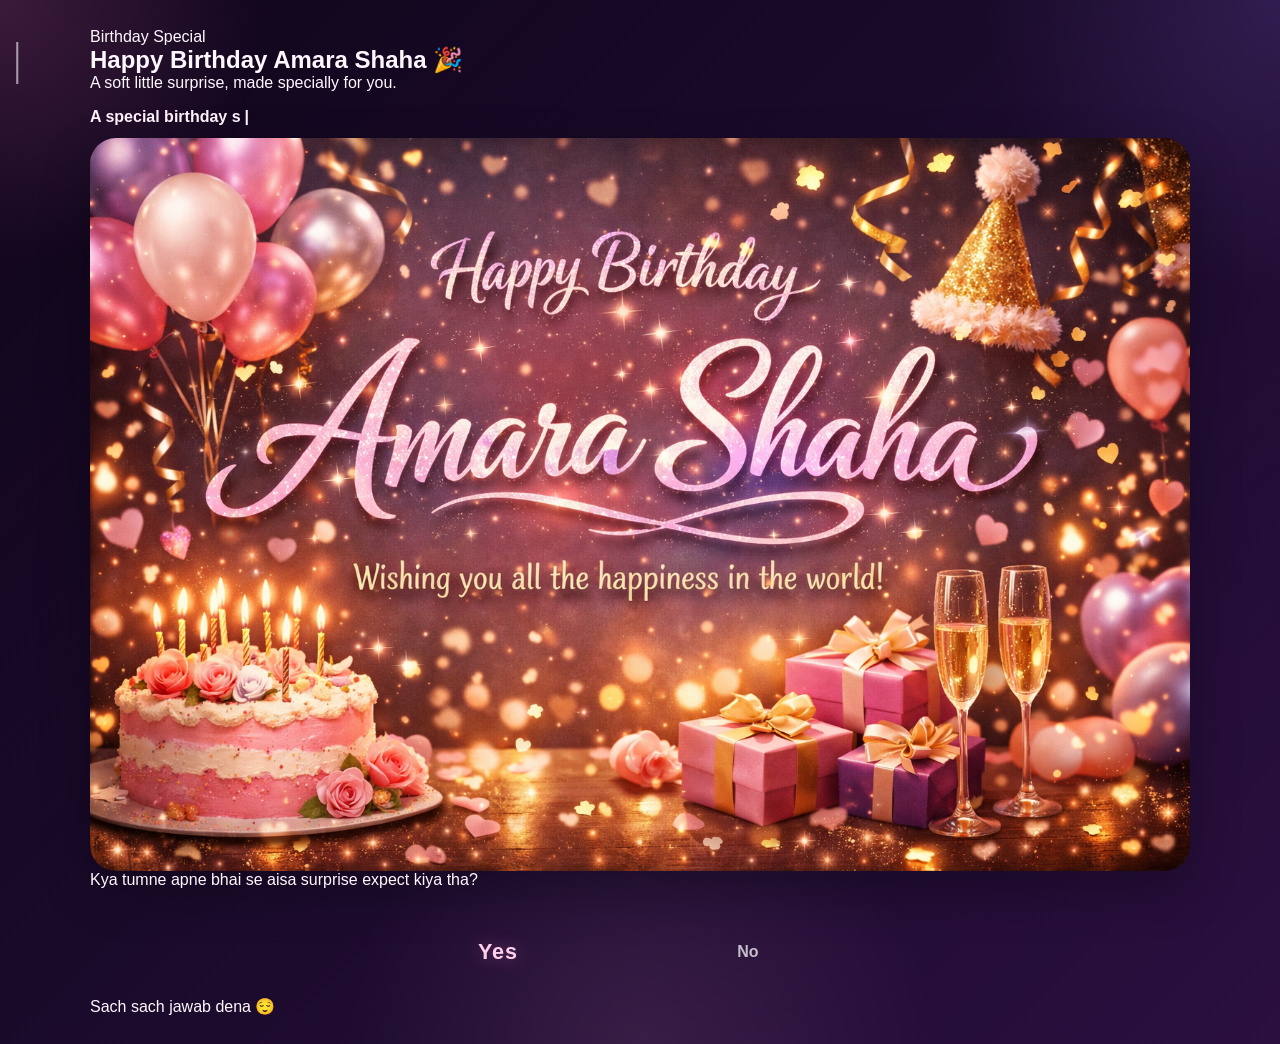
==== commit 8a45d027: "Update.NX" ====
--- a/index.html
+++ b/index.html
@@ -6,57 +6,59 @@
   <title>Happy Birthday Amara</title>
   <link rel="stylesheet" href="style.css" />
 </head>
-<body class="home-page">
-  <audio id="birthdayMusic" autoplay loop>
+<body>
+  <audio id="birthdayMusic" loop preload="auto">
     <source src="birthday-music.mp3" type="audio/mpeg" />
   </audio>
 
   <div class="page-shell" id="pageShell">
-    <div class="floating-balloons">
-      <span class="balloon balloon-1"></span>
-      <span class="balloon balloon-2"></span>
-      <span class="balloon balloon-3"></span>
-      <span class="balloon balloon-4"></span>
-      <span class="balloon balloon-5"></span>
-      <span class="balloon balloon-6"></span>
+    <div class="bg-gradient"></div>
+    <div class="snow-wrap" id="snowWrap"></div>
+
+    <div class="balloons left-balloons">
+      <span class="balloon b1"></span>
+      <span class="balloon b2"></span>
+      <span class="balloon b3"></span>
     </div>
 
-    <div class="snow-wrap" id="snowWrap"></div>
+    <div class="balloons right-balloons">
+      <span class="balloon b4"></span>
+      <span class="balloon b5"></span>
+      <span class="balloon b6"></span>
+    </div>
 
     <main class="screen">
-      <section class="hero-block">
-        <p class="top-kicker">Birthday Special</p>
+      <section class="hero">
+        <p class="kicker">Birthday Special</p>
 
-        <h1 class="main-title">
+        <h1 class="title">
           Happy Birthday
           <span>Amara Shaha</span>
           🎉
         </h1>
 
-        <p class="main-subtitle">
-          A small surprise, soft vibes, and a special little experience made just for you.
+        <p class="subtitle">
+          A soft little surprise, made specially for you.
         </p>
 
         <p class="typing-line">
           <span id="typedText"></span><span class="cursor">|</span>
         </p>
 
-        <div class="hero-image-stage">
+        <div class="hero-image-wrap">
           <img src="birthday-banner.png" alt="Birthday Banner" class="hero-image" />
         </div>
 
-        <div class="question-line">
+        <p class="question">
           Kya tumne apne bhai se aisa surprise expect kiya tha?
-        </div>
+        </p>
 
         <div class="answer-line" id="answerArea1">
           <span class="answer yes-answer" id="yesBtn1">Yes</span>
           <span class="answer no-answer" id="noBtn1">No</span>
         </div>
 
-        <p class="response-line" id="responseLine1">
-          Sach sach jawab dena 😌
-        </p>
+        <p class="feedback" id="feedback1">Sach sach jawab dena 😌</p>
       </section>
     </main>
   </div>
@@ -65,24 +67,37 @@
     const music = document.getElementById("birthdayMusic");
     music.volume = 0.5;
 
-    const shell = document.getElementById("pageShell");
+    async function tryStartMusic() {
+      try {
+        await music.play();
+      } catch (e) {
+        const startOnFirstTouch = async () => {
+          try { await music.play(); } catch (_) {}
+          document.removeEventListener("click", startOnFirstTouch);
+          document.removeEventListener("touchstart", startOnFirstTouch);
+        };
+        document.addEventListener("click", startOnFirstTouch, { once: true });
+        document.addEventListener("touchstart", startOnFirstTouch, { once: true });
+      }
+    }
+    tryStartMusic();
+
     const snowWrap = document.getElementById("snowWrap");
-
-    for (let i = 0; i < 34; i++) {
-      const snow = document.createElement("span");
-      snow.className = "snowflake";
-      snow.style.left = Math.random() * 100 + "%";
-      snow.style.animationDuration = (7 + Math.random() * 10) + "s";
-      snow.style.animationDelay = (Math.random() * 8) + "s";
-      snow.style.opacity = 0.25 + Math.random() * 0.55;
-      snow.style.transform = `scale(${0.6 + Math.random() * 1.2})`;
-      snowWrap.appendChild(snow);
+    for (let i = 0; i < 30; i++) {
+      const flake = document.createElement("span");
+      flake.className = "snowflake";
+      flake.style.left = Math.random() * 100 + "%";
+      flake.style.animationDuration = (7 + Math.random() * 8) + "s";
+      flake.style.animationDelay = (Math.random() * 6) + "s";
+      flake.style.opacity = 0.25 + Math.random() * 0.5;
+      flake.style.transform = `scale(${0.6 + Math.random()})`;
+      snowWrap.appendChild(flake);
     }
 
     const lines = [
       "A special birthday surprise ✨",
-      "Soft vibes, warm wishes, pretty moments 💖",
-      "Made to feel a little magical 🌸"
+      "Soft vibes, pretty moments 💖",
+      "Made with warm wishes 🌸"
     ];
 
     const typedText = document.getElementById("typedText");
@@ -96,16 +111,14 @@
       if (!deleting) {
         typedText.textContent = current.slice(0, charIndex + 1);
         charIndex++;
-
         if (charIndex === current.length) {
           deleting = true;
-          setTimeout(typeEffect, 1100);
+          setTimeout(typeEffect, 1000);
           return;
         }
       } else {
         typedText.textContent = current.slice(0, charIndex - 1);
         charIndex--;
-
         if (charIndex === 0) {
           deleting = false;
           lineIndex = (lineIndex + 1) % lines.length;
@@ -114,8 +127,16 @@
 
       setTimeout(typeEffect, deleting ? 38 : 68);
     }
+    typeEffect();
 
-    typeEffect();
+    const shell = document.getElementById("pageShell");
+    const yesBtn1 = document.getElementById("yesBtn1");
+    const noBtn1 = document.getElementById("noBtn1");
+    const answerArea1 = document.getElementById("answerArea1");
+    const feedback1 = document.getElementById("feedback1");
+
+    let noCount1 = 0;
+    const noTexts1 = ["No", "Really?", "Still no?", "Pakka?", "Sure?", "No again?"];
 
     function goToPage(url) {
       shell.classList.add("page-out");
@@ -124,52 +145,36 @@
       }, 380);
     }
 
-    const answerArea1 = document.getElementById("answerArea1");
-    const yesBtn1 = document.getElementById("yesBtn1");
-    const noBtn1 = document.getElementById("noBtn1");
-    const responseLine1 = document.getElementById("responseLine1");
-
-    let noCount1 = 0;
-    const noTexts1 = [
-      "No",
-      "Really no?",
-      "Still no?",
-      "Soch lo",
-      "Pakka?",
-      "Ab bhi no?"
-    ];
-
     yesBtn1.addEventListener("click", () => {
-      responseLine1.textContent = "Okay... memories khol rahe hain ✨";
+      feedback1.textContent = "Opening memories... ✨";
       goToPage("gallery.html");
     });
 
     noBtn1.addEventListener("click", () => {
       noCount1++;
-
-      const index = Math.min(noCount1, noTexts1.length - 1);
-      noBtn1.textContent = noTexts1[index];
+      noBtn1.textContent = noTexts1[Math.min(noCount1, noTexts1.length - 1)];
 
       const areaWidth = answerArea1.clientWidth;
       const areaHeight = answerArea1.clientHeight;
-      const btnWidth = Math.max(62, 92 - noCount1 * 6);
-      const btnHeight = Math.max(26, 36 - noCount1 * 2);
 
-      noBtn1.style.width = btnWidth + "px";
-      noBtn1.style.height = btnHeight + "px";
-      noBtn1.style.fontSize = Math.max(0.72, 0.98 - noCount1 * 0.05) + "rem";
+      const width = Math.max(58, 88 - noCount1 * 5);
+      const font = Math.max(0.72, 1 - noCount1 * 0.05);
 
-      const maxX = Math.max(8, areaWidth - btnWidth - 8);
-      const maxY = Math.max(8, areaHeight - btnHeight - 8);
+      noBtn1.style.width = width + "px";
+      noBtn1.style.fontSize = font + "rem";
+
+      const maxX = Math.max(12, areaWidth - width - 10);
+      const minY = 8;
+      const maxY = Math.max(16, areaHeight - 34);
 
       const x = Math.floor(Math.random() * maxX);
-      const y = Math.floor(Math.random() * maxY);
+      const y = Math.floor(Math.random() * (maxY - minY + 1)) + minY;
 
       noBtn1.style.left = x + "px";
       noBtn1.style.top = y + "px";
       noBtn1.style.transform = "none";
 
-      responseLine1.textContent = "Hmm... lagta hai answer change ho raha hai 😏";
+      feedback1.textContent = "Hmm... jawab interesting ho raha hai 😏";
     });
   </script>
 </body>
--- a/style.css
+++ b/style.css
@@ -5,19 +5,16 @@
 }
 
 :root {
-  --bg-1: #12071a;
-  --bg-2: #1d0c29;
-  --bg-3: #2a1240;
-  --text: #fff8ff;
-  --muted: #ecdff0;
-  --soft: #cebcd6;
-  --pink: #ff9ad8;
-  --pink-2: #ff78cb;
-  --purple: #8d6dff;
-  --purple-2: #6b48f5;
-  --glass: rgba(255, 255, 255, 0.08);
-  --glass-2: rgba(255, 255, 255, 0.05);
-  --border: rgba(255, 255, 255, 0.10);
+  --bg1: #10051a;
+  --bg2: #1a0a2a;
+  --bg3: #2a0f3f;
+  --pink1: #ffb3df;
+  --pink2: #ff7fcd;
+  --purple1: #9a7bff;
+  --purple2: #6a47f4;
+  --white: #fff9ff;
+  --muted: #eadcec;
+  --soft: #d1bfd8;
   --shadow: rgba(0, 0, 0, 0.35);
 }
 
@@ -28,17 +25,18 @@
 
 body {
   font-family: "Segoe UI", Arial, sans-serif;
-  color: var(--text);
+  color: var(--white);
   overflow-x: hidden;
   background:
-    radial-gradient(circle at top left, rgba(255, 154, 216, 0.16), transparent 18%),
-    radial-gradient(circle at top right, rgba(141, 109, 255, 0.14), transparent 20%),
-    radial-gradient(circle at bottom center, rgba(255, 120, 203, 0.10), transparent 28%),
-    linear-gradient(135deg, var(--bg-1), var(--bg-2) 48%, var(--bg-3));
+    radial-gradient(circle at top left, rgba(255, 127, 205, 0.18), transparent 16%),
+    radial-gradient(circle at top right, rgba(154, 123, 255, 0.16), transparent 18%),
+    radial-gradient(circle at bottom center, rgba(255, 179, 223, 0.10), transparent 24%),
+    linear-gradient(135deg, var(--bg1), var(--bg2) 44%, var(--bg3));
 }
 
 .page-shell {
   min-height: 100vh;
+  position: relative;
   animation: pageIn 0.7s ease;
 }
 
@@ -70,110 +68,53 @@
 
 .screen {
   min-height: 100vh;
-  width: min(1100px, calc(100% - 28px));
+  width: min(1100px, calc(100% - 24px));
   margin: 0 auto;
-  padding: 28px 0;
   display: flex;
   align-items: center;
   justify-content: center;
-  position: relative;
-}
-
-.bg-balloons {
-  position: absolute;
-  top: 40px;
-  width: 170px;
-  height: 380px;
-  opacity: 0.28;
-  pointer-events: none;
-  filter: blur(0.2px);
-}
-
-.balloons-left {
-  left: -12px;
-  background:
-    radial-gradient(circle at 40px 50px, rgba(255,154,216,0.85) 0 24px, transparent 26px),
-    radial-gradient(circle at 90px 110px, rgba(141,109,255,0.75) 0 28px, transparent 30px),
-    radial-gradient(circle at 60px 190px, rgba(255,120,203,0.75) 0 24px, transparent 26px),
-    linear-gradient(rgba(255,255,255,0.45), rgba(255,255,255,0.45)) 40px 74px / 2px 85px no-repeat,
-    linear-gradient(rgba(255,255,255,0.4), rgba(255,255,255,0.4)) 90px 138px / 2px 90px no-repeat,
-    linear-gradient(rgba(255,255,255,0.38), rgba(255,255,255,0.38)) 60px 214px / 2px 88px no-repeat;
-}
-
-.balloons-right {
-  right: -12px;
-  background:
-    radial-gradient(circle at 110px 50px, rgba(255,154,216,0.82) 0 24px, transparent 26px),
-    radial-gradient(circle at 70px 130px, rgba(141,109,255,0.78) 0 27px, transparent 29px),
-    radial-gradient(circle at 105px 215px, rgba(255,120,203,0.78) 0 24px, transparent 26px),
-    linear-gradient(rgba(255,255,255,0.45), rgba(255,255,255,0.45)) 110px 74px / 2px 85px no-repeat,
-    linear-gradient(rgba(255,255,255,0.4), rgba(255,255,255,0.4)) 70px 158px / 2px 88px no-repeat,
-    linear-gradient(rgba(255,255,255,0.38), rgba(255,255,255,0.38)) 105px 238px / 2px 88px no-repeat;
-}
-
-.sparkles {
-  position: absolute;
-  inset: 0;
-  pointer-events: none;
-  background-image:
-    radial-gradient(circle at 14% 22%, rgba(255,255,255,0.55) 0 1.2px, transparent 1.8px),
-    radial-gradient(circle at 78% 18%, rgba(255,255,255,0.5) 0 1.3px, transparent 1.9px),
-    radial-gradient(circle at 28% 68%, rgba(255,255,255,0.45) 0 1.2px, transparent 1.9px),
-    radial-gradient(circle at 84% 72%, rgba(255,255,255,0.4) 0 1.3px, transparent 2px),
-    radial-gradient(circle at 52% 12%, rgba(255,255,255,0.38) 0 1px, transparent 1.8px);
-  opacity: 0.65;
-}
-
-.main-card {
-  width: 100%;
-  max-width: 940px;
+  padding: 28px 0;
   position: relative;
   z-index: 2;
-  background: linear-gradient(180deg, var(--glass), var(--glass-2));
-  border: 1px solid var(--border);
-  border-radius: 30px;
-  padding: 30px 24px;
-  box-shadow: 0 24px 60px var(--shadow);
-  backdrop-filter: blur(14px);
-  -webkit-backdrop-filter: blur(14px);
+}
+
+.hero-block {
+  width: 100%;
+  max-width: 920px;
   text-align: center;
-}
-
-.badge {
-  display: inline-flex;
-  align-items: center;
-  justify-content: center;
-  min-height: 38px;
-  padding: 8px 16px;
-  border-radius: 999px;
-  background: rgba(255, 255, 255, 0.07);
-  border: 1px solid rgba(255, 255, 255, 0.12);
-  color: #ffe2f4;
-  font-size: 13px;
-  font-weight: 600;
-  letter-spacing: 0.25px;
-  margin-bottom: 18px;
+  position: relative;
+}
+
+.top-kicker {
+  color: #ffe0f2;
+  font-size: 0.92rem;
+  font-weight: 700;
+  letter-spacing: 0.22em;
+  text-transform: uppercase;
+  margin-bottom: 16px;
+  opacity: 0.95;
 }
 
 .main-title {
-  font-size: clamp(2.1rem, 6vw, 4.7rem);
-  line-height: 1.06;
+  font-size: clamp(2.2rem, 6vw, 4.8rem);
+  line-height: 1.04;
   font-weight: 800;
   margin-bottom: 14px;
-}
-
-.smaller-title {
-  font-size: clamp(2rem, 5vw, 3.8rem);
+  text-shadow: 0 10px 30px rgba(0,0,0,0.16);
+}
+
+.memories-title {
+  font-size: clamp(2rem, 5vw, 4rem);
 }
 
 .main-title span {
-  background: linear-gradient(90deg, #ffd6ee, #ffffff, #dbd3ff);
+  background: linear-gradient(90deg, #ffd6ef, #ffffff, #ddd4ff);
   -webkit-background-clip: text;
   -webkit-text-fill-color: transparent;
   background-clip: text;
 }
 
-.subtitle {
+.main-subtitle {
   max-width: 760px;
   margin: 0 auto;
   color: var(--muted);
@@ -181,9 +122,9 @@
   line-height: 1.85;
 }
 
-.type-line {
-  min-height: 32px;
+.typing-line {
   margin-top: 16px;
+  min-height: 30px;
   color: #fff0fa;
   font-weight: 700;
   font-size: 1rem;
@@ -196,161 +137,119 @@
 }
 
 @keyframes blink {
-  0%, 50% {
-    opacity: 1;
-  }
-  51%, 100% {
-    opacity: 0;
-  }
-}
-
-.hero-image-wrap {
+  0%, 50% { opacity: 1; }
+  51%, 100% { opacity: 0; }
+}
+
+.hero-image-stage {
   width: 100%;
   max-width: 860px;
   margin: 26px auto 0;
-  border-radius: 26px;
-  overflow: hidden;
-  border: 1px solid rgba(255, 255, 255, 0.10);
-  background: rgba(255, 255, 255, 0.04);
-  box-shadow: 0 16px 40px rgba(0, 0, 0, 0.24);
 }
 
 .hero-image {
   width: 100%;
   height: auto;
   display: block;
-}
-
-.question-card {
-  width: 100%;
-  max-width: 760px;
-  margin: 28px auto 0;
-  padding: 24px 18px 26px;
-  border-radius: 24px;
-  background: rgba(255, 255, 255, 0.05);
-  border: 1px solid rgba(255, 255, 255, 0.08);
-}
-
-.question-card h2 {
-  font-size: clamp(1.35rem, 3vw, 2rem);
-  line-height: 1.45;
-  margin-bottom: 8px;
-}
-
-.question-card p {
-  color: var(--soft);
-  line-height: 1.7;
-}
-
-.choice-area {
+  border-radius: 26px;
+  box-shadow: 0 20px 50px rgba(0,0,0,0.28);
+}
+
+.question-line {
+  margin-top: 30px;
+  color: var(--white);
+  font-size: clamp(1.1rem, 2.8vw, 1.7rem);
+  line-height: 1.6;
+  font-weight: 700;
+}
+
+.answer-line {
+  width: 100%;
+  max-width: 540px;
+  height: 90px;
+  margin: 18px auto 0;
   position: relative;
-  width: 100%;
-  max-width: 560px;
-  height: 220px;
-  margin: 22px auto 0;
-  border-radius: 22px;
-  background: linear-gradient(135deg, rgba(255,154,216,0.10), rgba(141,109,255,0.10));
-  border: 1px solid rgba(255,255,255,0.08);
-  overflow: hidden;
-}
-
-.choice-btn {
-  position: absolute;
-  min-width: 138px;
-  height: 52px;
-  padding: 0 18px;
-  border: none;
-  border-radius: 16px;
-  color: white;
+}
+
+.answer {
+  position: absolute;
+  top: 50%;
+  transform: translateY(-50%);
+  user-select: none;
+  cursor: pointer;
+  line-height: 1;
+  white-space: nowrap;
+}
+
+.yes-answer {
+  left: 20%;
+  color: #ffd0ec;
+  font-size: 1.35rem;
+  font-weight: 800;
+  letter-spacing: 0.04em;
+  animation: yesPulse 1.6s ease-in-out infinite;
+  text-shadow: 0 0 18px rgba(255, 127, 205, 0.42);
+}
+
+@keyframes yesPulse {
+  0% {
+    transform: translateY(-50%) scale(1);
+  }
+  50% {
+    transform: translateY(-50%) scale(1.08);
+  }
+  100% {
+    transform: translateY(-50%) scale(1);
+  }
+}
+
+.no-answer {
+  left: 68%;
+  color: rgba(255,255,255,0.72);
   font-size: 1rem;
   font-weight: 700;
-  cursor: pointer;
   transition:
-    transform 0.22s ease,
-    left 0.22s ease,
-    top 0.22s ease,
-    width 0.22s ease,
-    height 0.22s ease,
-    font-size 0.22s ease,
-    background 0.22s ease,
-    opacity 0.22s ease;
-}
-
-.yes-btn {
-  left: 50%;
-  top: 42px;
-  transform: translateX(-50%);
-  background: linear-gradient(135deg, var(--pink-2), var(--purple-2));
-  box-shadow: 0 14px 30px rgba(107, 72, 245, 0.30);
-  animation: pulseYes 1.7s ease-in-out infinite;
-}
-
-@keyframes pulseYes {
-  0% {
-    transform: translateX(-50%) scale(1);
-  }
-  50% {
-    transform: translateX(-50%) scale(1.06);
-  }
-  100% {
-    transform: translateX(-50%) scale(1);
-  }
-}
-
-.no-btn {
-  left: 50%;
-  top: 126px;
-  transform: translateX(-50%);
-  background: rgba(255,255,255,0.10);
-  border: 1px solid rgba(255,255,255,0.12);
-}
-
-.choice-note {
-  margin-top: 16px;
+    left 0.25s ease,
+    top 0.25s ease,
+    width 0.25s ease,
+    height 0.25s ease,
+    font-size 0.25s ease,
+    transform 0.25s ease,
+    opacity 0.25s ease;
+}
+
+.response-line {
+  margin-top: 8px;
   min-height: 24px;
   color: var(--soft);
   font-size: 0.95rem;
 }
 
-.memory-slider-card {
+.memory-stage {
   width: 100%;
   max-width: 860px;
+  height: 560px;
   margin: 28px auto 0;
-  padding: 18px;
-  border-radius: 28px;
-  background: rgba(255,255,255,0.05);
-  border: 1px solid rgba(255,255,255,0.08);
-  box-shadow: 0 16px 40px rgba(0,0,0,0.22);
-}
-
-.memory-slider-stage {
   position: relative;
-  width: 100%;
-  height: 540px;
-  border-radius: 22px;
   overflow: hidden;
-  background: linear-gradient(135deg, rgba(255,154,216,0.08), rgba(141,109,255,0.09));
-}
-
-.memory-slide {
+}
+
+.memory-image {
   position: absolute;
   inset: 0;
-  opacity: 0;
-  transform: scale(1.04);
-  transition: opacity 0.9s ease, transform 1.05s ease;
-}
-
-.memory-slide.active {
-  opacity: 1;
-  transform: scale(1);
-}
-
-.memory-slide img {
   width: 100%;
   height: 100%;
   object-fit: contain;
   object-position: center;
-  background: rgba(255,255,255,0.02);
+  opacity: 0;
+  transform: scale(1.06);
+  transition: opacity 1s ease, transform 1.15s ease;
+  filter: drop-shadow(0 14px 32px rgba(0,0,0,0.24));
+}
+
+.memory-image.active {
+  opacity: 1;
+  transform: scale(1);
 }
 
 .memory-caption {
@@ -360,56 +259,48 @@
   min-height: 26px;
 }
 
-.memory-dots {
+.dots-row {
+  margin-top: 12px;
   display: flex;
   justify-content: center;
   gap: 8px;
-  margin-top: 14px;
-}
-
-.memory-dot {
+}
+
+.dot {
   width: 10px;
   height: 10px;
   border-radius: 999px;
-  background: rgba(255,255,255,0.25);
+  background: rgba(255,255,255,0.24);
   transition: all 0.25s ease;
 }
 
-.memory-dot.active {
-  width: 26px;
-  background: linear-gradient(135deg, var(--pink-2), var(--purple-2));
-}
-
-.message-card {
-  max-width: 900px;
-}
-
-.message-box {
+.dot.active {
+  width: 28px;
+  background: linear-gradient(135deg, var(--pink2), var(--purple2));
+}
+
+.message-text-block {
   width: 100%;
   max-width: 760px;
-  margin: 24px auto 0;
-  padding: 24px 22px;
-  border-radius: 24px;
-  background: rgba(255,255,255,0.05);
-  border: 1px solid rgba(255,255,255,0.08);
+  margin: 26px auto 0;
   text-align: left;
   color: var(--muted);
   line-height: 1.95;
   font-size: 1rem;
 }
 
-.message-box p + p {
+.message-text-block p + p {
   margin-top: 14px;
 }
 
 .from-line {
-  margin-top: 6px;
-  color: #ffe0f1;
+  margin-top: 10px;
+  color: #ffe2f4;
   font-weight: 700;
 }
 
-.final-actions {
-  margin-top: 22px;
+.music-row {
+  margin-top: 26px;
   display: flex;
   justify-content: center;
 }
@@ -418,24 +309,142 @@
   appearance: none;
   border: none;
   cursor: pointer;
-  min-width: 170px;
-  padding: 14px 20px;
+  padding: 14px 22px;
   border-radius: 16px;
   font-size: 1rem;
   font-weight: 700;
   color: #fff;
-  background: linear-gradient(135deg, var(--pink-2), var(--purple-2));
-  box-shadow: 0 14px 30px rgba(107, 72, 245, 0.28);
+  background: linear-gradient(135deg, var(--pink2), var(--purple2));
+  box-shadow: 0 14px 30px rgba(106, 71, 244, 0.28);
   transition: transform 0.22s ease, box-shadow 0.22s ease;
 }
 
 .music-btn:hover {
   transform: translateY(-2px);
-  box-shadow: 0 18px 34px rgba(107, 72, 245, 0.32);
+  box-shadow: 0 18px 34px rgba(106, 71, 244, 0.34);
+}
+
+.floating-balloons {
+  position: absolute;
+  inset: 0;
+  pointer-events: none;
+  overflow: hidden;
+  z-index: 0;
+}
+
+.balloon {
+  position: absolute;
+  width: 34px;
+  height: 44px;
+  border-radius: 50% 50% 48% 48%;
+  opacity: 0.38;
+  animation: floatUp 11s linear infinite;
+}
+
+.balloon::after {
+  content: "";
+  position: absolute;
+  left: 50%;
+  top: 42px;
+  width: 1.5px;
+  height: 42px;
+  background: rgba(255,255,255,0.35);
+  transform: translateX(-50%);
+}
+
+.balloon-1 {
+  left: 6%;
+  bottom: -70px;
+  background: radial-gradient(circle at 30% 30%, #ffd6ef, #ff84ce);
+  animation-delay: 0s;
+}
+
+.balloon-2 {
+  left: 18%;
+  bottom: -100px;
+  background: radial-gradient(circle at 30% 30%, #ece2ff, #946fff);
+  animation-delay: 2s;
+}
+
+.balloon-3 {
+  right: 14%;
+  bottom: -90px;
+  background: radial-gradient(circle at 30% 30%, #ffd6ef, #ff84ce);
+  animation-delay: 4s;
+}
+
+.balloon-4 {
+  right: 5%;
+  bottom: -120px;
+  background: radial-gradient(circle at 30% 30%, #efe6ff, #8d6dff);
+  animation-delay: 1.2s;
+}
+
+.balloon-5 {
+  left: 30%;
+  bottom: -110px;
+  background: radial-gradient(circle at 30% 30%, #ffdced, #ff77cb);
+  animation-delay: 5s;
+}
+
+.balloon-6 {
+  right: 28%;
+  bottom: -95px;
+  background: radial-gradient(circle at 30% 30%, #ece3ff, #8a66ff);
+  animation-delay: 6.2s;
+}
+
+@keyframes floatUp {
+  0% {
+    transform: translateY(0) translateX(0) scale(0.95);
+    opacity: 0;
+  }
+  10% {
+    opacity: 0.34;
+  }
+  55% {
+    transform: translateY(-45vh) translateX(16px) scale(1);
+    opacity: 0.42;
+  }
+  100% {
+    transform: translateY(-110vh) translateX(-10px) scale(1.04);
+    opacity: 0;
+  }
+}
+
+.snow-wrap {
+  position: absolute;
+  inset: 0;
+  pointer-events: none;
+  overflow: hidden;
+  z-index: 1;
+}
+
+.snowflake {
+  position: absolute;
+  top: -20px;
+  width: 8px;
+  height: 8px;
+  border-radius: 50%;
+  background: rgba(255,255,255,0.88);
+  box-shadow: 0 0 8px rgba(255,255,255,0.5);
+  animation: snowFall linear infinite;
+}
+
+@keyframes snowFall {
+  0% {
+    transform: translateY(-20px) translateX(0);
+  }
+  50% {
+    transform: translateY(50vh) translateX(14px);
+  }
+  100% {
+    transform: translateY(110vh) translateX(-12px);
+  }
 }
 
 @media (max-width: 900px) {
-  .memory-slider-stage {
+  .memory-stage {
     height: 430px;
   }
 }
@@ -446,33 +455,50 @@
     padding: 18px 0;
   }
 
-  .main-card {
-    padding: 22px 16px;
-    border-radius: 24px;
-  }
-
   .main-title {
-    font-size: clamp(1.85rem, 8vw, 2.9rem);
-  }
-
-  .subtitle,
-  .message-box {
+    font-size: clamp(1.9rem, 8vw, 3rem);
+  }
+
+  .main-subtitle,
+  .message-text-block {
     font-size: 0.98rem;
   }
 
-  .choice-area {
-    height: 240px;
-  }
-
-  .choice-btn {
-    min-width: 128px;
-  }
-
-  .memory-slider-stage {
-    height: 330px;
-  }
-
-  .bg-balloons {
-    display: none;
-  }
-    }
+  .hero-image-stage {
+    margin-top: 20px;
+  }
+
+  .question-line {
+    font-size: 1rem;
+    line-height: 1.7;
+  }
+
+  .answer-line {
+    max-width: 300px;
+    height: 96px;
+  }
+
+  .yes-answer {
+    left: 12%;
+    font-size: 1.2rem;
+  }
+
+  .no-answer {
+    left: 66%;
+  }
+
+  .memory-stage {
+    height: 320px;
+  }
+
+  .balloon {
+    width: 24px;
+    height: 32px;
+    opacity: 0.28;
+  }
+
+  .balloon::after {
+    top: 30px;
+    height: 26px;
+  }
+}
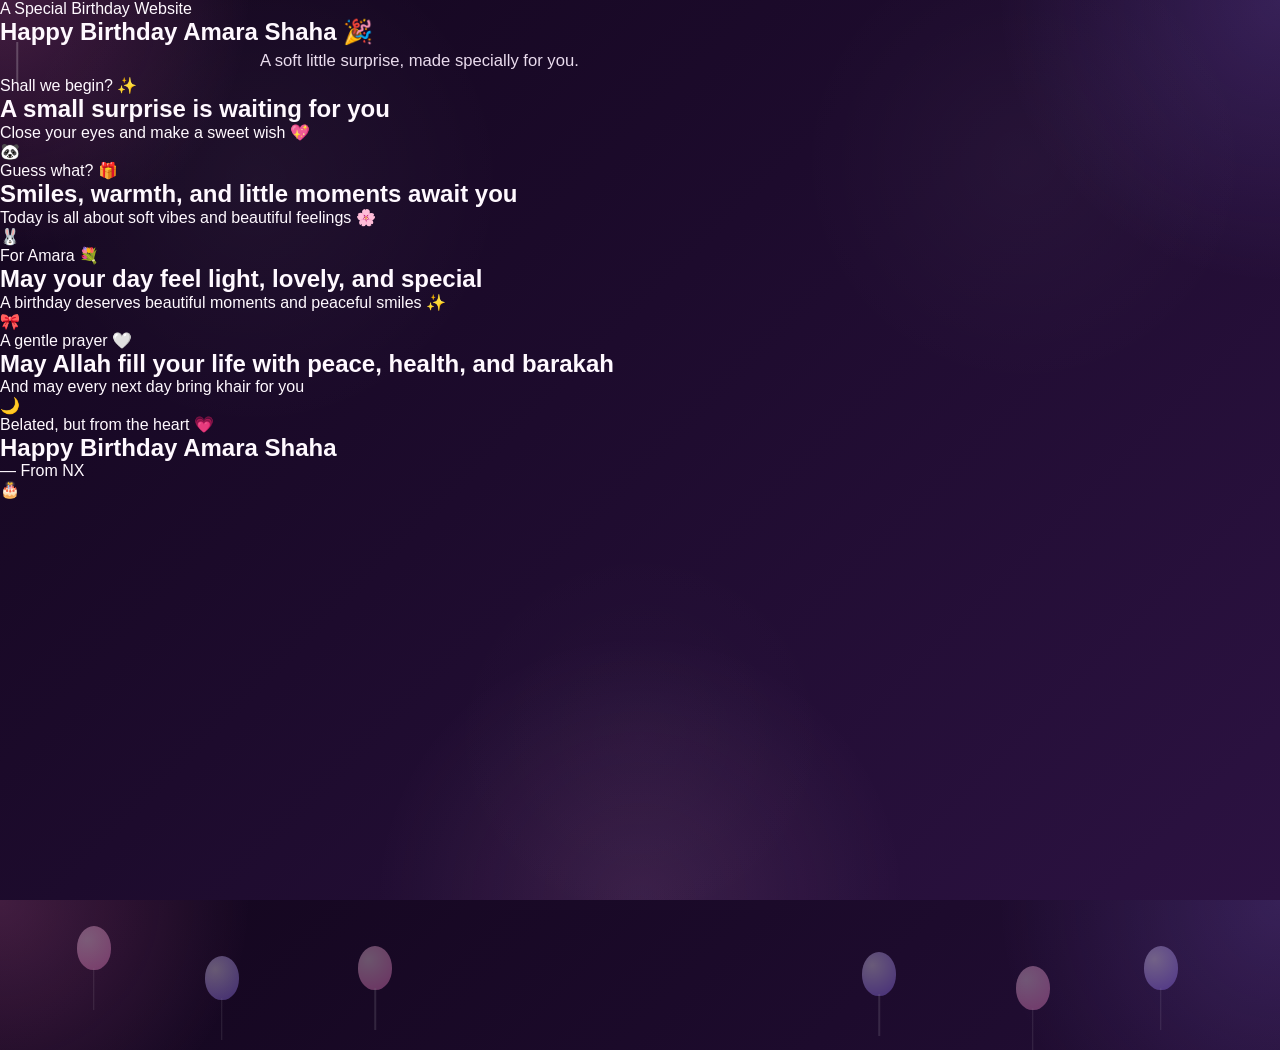
==== commit 48779754: "Update.NX" ====
--- a/index.html
+++ b/index.html
@@ -3,7 +3,7 @@
 <head>
   <meta charset="UTF-8" />
   <meta name="viewport" content="width=device-width, initial-scale=1.0" />
-  <title>Happy Birthday Amara</title>
+  <title>Happy Birthday Amara Shaha</title>
   <link rel="stylesheet" href="style.css" />
 </head>
 <body>
@@ -11,57 +11,94 @@
     <source src="birthday-music.mp3" type="audio/mpeg" />
   </audio>
 
-  <div class="page-shell" id="pageShell">
-    <div class="bg-gradient"></div>
-    <div class="snow-wrap" id="snowWrap"></div>
+  <div class="bg-gradient"></div>
+  <div class="stars"></div>
+  <div class="snow-wrap" id="snowWrap"></div>
 
-    <div class="balloons left-balloons">
-      <span class="balloon b1"></span>
-      <span class="balloon b2"></span>
-      <span class="balloon b3"></span>
-    </div>
+  <div class="balloons">
+    <span class="balloon b1"></span>
+    <span class="balloon b2"></span>
+    <span class="balloon b3"></span>
+    <span class="balloon b4"></span>
+    <span class="balloon b5"></span>
+    <span class="balloon b6"></span>
+    <span class="balloon b7"></span>
+    <span class="balloon b8"></span>
+  </div>
 
-    <div class="balloons right-balloons">
-      <span class="balloon b4"></span>
-      <span class="balloon b5"></span>
-      <span class="balloon b6"></span>
-    </div>
+  <main class="page">
+    <section class="hero-card">
+      <p class="tiny-kicker">A Special Birthday Website</p>
 
-    <main class="screen">
-      <section class="hero">
-        <p class="kicker">Birthday Special</p>
+      <h1 class="main-title">
+        Happy Birthday
+        <span>Amara Shaha</span>
+        🎉
+      </h1>
 
-        <h1 class="title">
-          Happy Birthday
-          <span>Amara Shaha</span>
-          🎉
-        </h1>
+      <p class="subtitle">
+        A soft little surprise, made specially for you.
+      </p>
 
-        <p class="subtitle">
-          A soft little surprise, made specially for you.
-        </p>
+      <div class="stage" id="stage">
+        <div class="glow-orb orb-left"></div>
+        <div class="glow-orb orb-right"></div>
 
-        <p class="typing-line">
-          <span id="typedText"></span><span class="cursor">|</span>
-        </p>
-
-        <div class="hero-image-wrap">
-          <img src="birthday-banner.png" alt="Birthday Banner" class="hero-image" />
+        <div class="scene active" data-scene="0">
+          <div class="scene-text">
+            <p class="scene-top">Shall we begin? ✨</p>
+            <h2 class="scene-heading">A small surprise is waiting for you</h2>
+            <p class="scene-sub">Close your eyes and make a sweet wish 💖</p>
+          </div>
+          <div class="sticker-float">🐼</div>
         </div>
 
-        <p class="question">
-          Kya tumne apne bhai se aisa surprise expect kiya tha?
-        </p>
-
-        <div class="answer-line" id="answerArea1">
-          <span class="answer yes-answer" id="yesBtn1">Yes</span>
-          <span class="answer no-answer" id="noBtn1">No</span>
+        <div class="scene" data-scene="1">
+          <div class="scene-text">
+            <p class="scene-top">Guess what? 🎁</p>
+            <h2 class="scene-heading">Smiles, warmth, and little moments await you</h2>
+            <p class="scene-sub">Today is all about soft vibes and beautiful feelings 🌸</p>
+          </div>
+          <div class="sticker-float">🐰</div>
         </div>
 
-        <p class="feedback" id="feedback1">Sach sach jawab dena 😌</p>
-      </section>
-    </main>
-  </div>
+        <div class="scene" data-scene="2">
+          <div class="scene-text">
+            <p class="scene-top">For Amara 💐</p>
+            <h2 class="scene-heading">May your day feel light, lovely, and special</h2>
+            <p class="scene-sub">A birthday deserves beautiful moments and peaceful smiles ✨</p>
+          </div>
+          <div class="sticker-float">🎀</div>
+        </div>
+
+        <div class="scene" data-scene="3">
+          <div class="scene-text">
+            <p class="scene-top">A gentle prayer 🤍</p>
+            <h2 class="scene-heading">May Allah fill your life with peace, health, and barakah</h2>
+            <p class="scene-sub">And may every next day bring khair for you</p>
+          </div>
+          <div class="sticker-float">🌙</div>
+        </div>
+
+        <div class="scene" data-scene="4">
+          <div class="scene-text">
+            <p class="scene-top">Belated, but from the heart 💗</p>
+            <h2 class="scene-heading">Happy Birthday Amara Shaha</h2>
+            <p class="scene-sub">— From NX</p>
+          </div>
+          <div class="sticker-float">🎂</div>
+        </div>
+      </div>
+
+      <div class="dots" id="dots">
+        <span class="dot active"></span>
+        <span class="dot"></span>
+        <span class="dot"></span>
+        <span class="dot"></span>
+        <span class="dot"></span>
+      </div>
+    </section>
+  </main>
 
   <script>
     const music = document.getElementById("birthdayMusic");
@@ -83,99 +120,32 @@
     tryStartMusic();
 
     const snowWrap = document.getElementById("snowWrap");
-    for (let i = 0; i < 30; i++) {
+    for (let i = 0; i < 40; i++) {
       const flake = document.createElement("span");
       flake.className = "snowflake";
       flake.style.left = Math.random() * 100 + "%";
-      flake.style.animationDuration = (7 + Math.random() * 8) + "s";
-      flake.style.animationDelay = (Math.random() * 6) + "s";
-      flake.style.opacity = 0.25 + Math.random() * 0.5;
-      flake.style.transform = `scale(${0.6 + Math.random()})`;
+      flake.style.animationDuration = (8 + Math.random() * 10) + "s";
+      flake.style.animationDelay = (Math.random() * 8) + "s";
+      flake.style.opacity = 0.18 + Math.random() * 0.45;
+      flake.style.transform = `scale(${0.5 + Math.random() * 1.1})`;
       snowWrap.appendChild(flake);
     }
 
-    const lines = [
-      "A special birthday surprise ✨",
-      "Soft vibes, pretty moments 💖",
-      "Made with warm wishes 🌸"
-    ];
+    const scenes = document.querySelectorAll(".scene");
+    const dots = document.querySelectorAll(".dot");
+    let current = 0;
 
-    const typedText = document.getElementById("typedText");
-    let lineIndex = 0;
-    let charIndex = 0;
-    let deleting = false;
-
-    function typeEffect() {
-      const current = lines[lineIndex];
-
-      if (!deleting) {
-        typedText.textContent = current.slice(0, charIndex + 1);
-        charIndex++;
-        if (charIndex === current.length) {
-          deleting = true;
-          setTimeout(typeEffect, 1000);
-          return;
-        }
-      } else {
-        typedText.textContent = current.slice(0, charIndex - 1);
-        charIndex--;
-        if (charIndex === 0) {
-          deleting = false;
-          lineIndex = (lineIndex + 1) % lines.length;
-        }
-      }
-
-      setTimeout(typeEffect, deleting ? 38 : 68);
-    }
-    typeEffect();
-
-    const shell = document.getElementById("pageShell");
-    const yesBtn1 = document.getElementById("yesBtn1");
-    const noBtn1 = document.getElementById("noBtn1");
-    const answerArea1 = document.getElementById("answerArea1");
-    const feedback1 = document.getElementById("feedback1");
-
-    let noCount1 = 0;
-    const noTexts1 = ["No", "Really?", "Still no?", "Pakka?", "Sure?", "No again?"];
-
-    function goToPage(url) {
-      shell.classList.add("page-out");
-      setTimeout(() => {
-        window.location.href = url;
-      }, 380);
+    function showScene(index) {
+      scenes.forEach((scene, i) => scene.classList.toggle("active", i === index));
+      dots.forEach((dot, i) => dot.classList.toggle("active", i === index));
+      current = index;
     }
 
-    yesBtn1.addEventListener("click", () => {
-      feedback1.textContent = "Opening memories... ✨";
-      goToPage("gallery.html");
-    });
-
-    noBtn1.addEventListener("click", () => {
-      noCount1++;
-      noBtn1.textContent = noTexts1[Math.min(noCount1, noTexts1.length - 1)];
-
-      const areaWidth = answerArea1.clientWidth;
-      const areaHeight = answerArea1.clientHeight;
-
-      const width = Math.max(58, 88 - noCount1 * 5);
-      const font = Math.max(0.72, 1 - noCount1 * 0.05);
-
-      noBtn1.style.width = width + "px";
-      noBtn1.style.fontSize = font + "rem";
-
-      const maxX = Math.max(12, areaWidth - width - 10);
-      const minY = 8;
-      const maxY = Math.max(16, areaHeight - 34);
-
-      const x = Math.floor(Math.random() * maxX);
-      const y = Math.floor(Math.random() * (maxY - minY + 1)) + minY;
-
-      noBtn1.style.left = x + "px";
-      noBtn1.style.top = y + "px";
-      noBtn1.style.transform = "none";
-
-      feedback1.textContent = "Hmm... jawab interesting ho raha hai 😏";
-    });
+    setInterval(() => {
+      let next = current + 1;
+      if (next >= scenes.length) next = 0;
+      showScene(next);
+    }, 3200);
   </script>
 </body>
 </html>
--- a/style.css
+++ b/style.css
@@ -5,17 +5,17 @@
 }
 
 :root {
-  --bg1: #10051a;
-  --bg2: #1a0a2a;
-  --bg3: #2a0f3f;
-  --pink1: #ffb3df;
-  --pink2: #ff7fcd;
-  --purple1: #9a7bff;
-  --purple2: #6a47f4;
+  --bg1: #13061d;
+  --bg2: #1d0b2d;
+  --bg3: #2c1242;
   --white: #fff9ff;
-  --muted: #eadcec;
-  --soft: #d1bfd8;
-  --shadow: rgba(0, 0, 0, 0.35);
+  --muted: #eadcee;
+  --soft: #d6c2de;
+  --pink1: #ffb2e1;
+  --pink2: #ff78cc;
+  --purple1: #9d7aff;
+  --purple2: #6848ef;
+  --shadow: rgba(0, 0, 0, 0.34);
 }
 
 html,
@@ -28,10 +28,20 @@
   color: var(--white);
   overflow-x: hidden;
   background:
-    radial-gradient(circle at top left, rgba(255, 127, 205, 0.18), transparent 16%),
-    radial-gradient(circle at top right, rgba(154, 123, 255, 0.16), transparent 18%),
-    radial-gradient(circle at bottom center, rgba(255, 179, 223, 0.10), transparent 24%),
+    radial-gradient(circle at top left, rgba(255, 120, 204, 0.20), transparent 16%),
+    radial-gradient(circle at top right, rgba(157, 122, 255, 0.18), transparent 18%),
+    radial-gradient(circle at bottom center, rgba(255, 178, 225, 0.10), transparent 24%),
     linear-gradient(135deg, var(--bg1), var(--bg2) 44%, var(--bg3));
+}
+
+.bg-gradient {
+  position: absolute;
+  inset: 0;
+  background:
+    radial-gradient(circle at 20% 20%, rgba(255,255,255,0.04), transparent 20%),
+    radial-gradient(circle at 80% 18%, rgba(255,255,255,0.03), transparent 18%),
+    radial-gradient(circle at 50% 82%, rgba(255,255,255,0.02), transparent 20%);
+  pointer-events: none;
 }
 
 .page-shell {
@@ -68,7 +78,7 @@
 
 .screen {
   min-height: 100vh;
-  width: min(1100px, calc(100% - 24px));
+  width: min(1100px, calc(100% - 22px));
   margin: 0 auto;
   display: flex;
   align-items: center;
@@ -78,56 +88,60 @@
   z-index: 2;
 }
 
-.hero-block {
-  width: 100%;
-  max-width: 920px;
+.hero {
+  width: 100%;
+  max-width: 900px;
   text-align: center;
   position: relative;
 }
 
-.top-kicker {
-  color: #ffe0f2;
+.final-hero {
+  max-width: 820px;
+}
+
+.kicker {
+  color: #ffe3f2;
   font-size: 0.92rem;
   font-weight: 700;
-  letter-spacing: 0.22em;
+  letter-spacing: 0.18em;
   text-transform: uppercase;
   margin-bottom: 16px;
-  opacity: 0.95;
-}
-
-.main-title {
+}
+
+.title {
   font-size: clamp(2.2rem, 6vw, 4.8rem);
   line-height: 1.04;
   font-weight: 800;
   margin-bottom: 14px;
-  text-shadow: 0 10px 30px rgba(0,0,0,0.16);
-}
-
-.memories-title {
-  font-size: clamp(2rem, 5vw, 4rem);
-}
-
-.main-title span {
-  background: linear-gradient(90deg, #ffd6ef, #ffffff, #ddd4ff);
+  text-shadow: 0 12px 30px rgba(0,0,0,0.14);
+}
+
+.title.smaller {
+  font-size: clamp(2rem, 5vw, 3.9rem);
+}
+
+.title span {
+  background: linear-gradient(90deg, #ffd7f0, #ffffff, #ddd4ff);
   -webkit-background-clip: text;
   -webkit-text-fill-color: transparent;
   background-clip: text;
 }
 
+.subtitle,
 .main-subtitle {
   max-width: 760px;
   margin: 0 auto;
   color: var(--muted);
   font-size: 1.04rem;
-  line-height: 1.85;
+  line-height: 1.82;
 }
 
 .typing-line {
+  min-height: 30px;
   margin-top: 16px;
-  min-height: 30px;
   color: #fff0fa;
+  font-size: 1rem;
   font-weight: 700;
-  font-size: 1rem;
 }
 
 .cursor {
@@ -141,6 +155,7 @@
   51%, 100% { opacity: 0; }
 }
 
+.hero-image-wrap,
 .hero-image-stage {
   width: 100%;
   max-width: 860px;
@@ -151,23 +166,23 @@
   width: 100%;
   height: auto;
   display: block;
-  border-radius: 26px;
-  box-shadow: 0 20px 50px rgba(0,0,0,0.28);
-}
-
-.question-line {
-  margin-top: 30px;
+  border-radius: 24px;
+  box-shadow: 0 20px 50px rgba(0,0,0,0.26);
+}
+
+.question {
+  margin-top: 28px;
   color: var(--white);
-  font-size: clamp(1.1rem, 2.8vw, 1.7rem);
-  line-height: 1.6;
+  font-size: clamp(1rem, 2.4vw, 1.25rem);
+  line-height: 1.65;
   font-weight: 700;
 }
 
 .answer-line {
   width: 100%;
-  max-width: 540px;
-  height: 90px;
-  margin: 18px auto 0;
+  max-width: 360px;
+  height: 62px;
+  margin: 14px auto 0;
   position: relative;
 }
 
@@ -182,13 +197,12 @@
 }
 
 .yes-answer {
-  left: 20%;
-  color: #ffd0ec;
-  font-size: 1.35rem;
+  left: 22%;
+  color: var(--pink1);
+  font-size: 1.25rem;
   font-weight: 800;
-  letter-spacing: 0.04em;
+  text-shadow: 0 0 18px rgba(255, 120, 204, 0.35);
   animation: yesPulse 1.6s ease-in-out infinite;
-  text-shadow: 0 0 18px rgba(255, 127, 205, 0.42);
 }
 
 @keyframes yesPulse {
@@ -204,21 +218,19 @@
 }
 
 .no-answer {
-  left: 68%;
-  color: rgba(255,255,255,0.72);
+  left: 64%;
+  color: rgba(255,255,255,0.78);
   font-size: 1rem;
   font-weight: 700;
   transition:
     left 0.25s ease,
     top 0.25s ease,
     width 0.25s ease,
-    height 0.25s ease,
     font-size 0.25s ease,
-    transform 0.25s ease,
-    opacity 0.25s ease;
-}
-
-.response-line {
+    transform 0.25s ease;
+}
+
+.feedback {
   margin-top: 8px;
   min-height: 24px;
   color: var(--soft);
@@ -244,7 +256,7 @@
   opacity: 0;
   transform: scale(1.06);
   transition: opacity 1s ease, transform 1.15s ease;
-  filter: drop-shadow(0 14px 32px rgba(0,0,0,0.24));
+  filter: drop-shadow(0 14px 32px rgba(0,0,0,0.22));
 }
 
 .memory-image.active {
@@ -256,14 +268,14 @@
   margin-top: 14px;
   color: #fff0fb;
   font-size: 1rem;
-  min-height: 26px;
+  min-height: 24px;
 }
 
 .dots-row {
-  margin-top: 12px;
   display: flex;
   justify-content: center;
   gap: 8px;
+  margin-top: 12px;
 }
 
 .dot {
@@ -279,28 +291,30 @@
   background: linear-gradient(135deg, var(--pink2), var(--purple2));
 }
 
+.message-text,
 .message-text-block {
   width: 100%;
-  max-width: 760px;
-  margin: 26px auto 0;
+  max-width: 740px;
+  margin: 24px auto 0;
   text-align: left;
   color: var(--muted);
   line-height: 1.95;
   font-size: 1rem;
 }
 
+.message-text p + p,
 .message-text-block p + p {
   margin-top: 14px;
 }
 
 .from-line {
-  margin-top: 10px;
-  color: #ffe2f4;
+  margin-top: 8px;
+  color: #ffe2f3;
   font-weight: 700;
 }
 
 .music-row {
-  margin-top: 26px;
+  margin-top: 24px;
   display: flex;
   justify-content: center;
 }
@@ -313,103 +327,15 @@
   border-radius: 16px;
   font-size: 1rem;
   font-weight: 700;
-  color: #fff;
+  color: white;
   background: linear-gradient(135deg, var(--pink2), var(--purple2));
-  box-shadow: 0 14px 30px rgba(106, 71, 244, 0.28);
+  box-shadow: 0 14px 30px rgba(104, 72, 239, 0.28);
   transition: transform 0.22s ease, box-shadow 0.22s ease;
 }
 
 .music-btn:hover {
   transform: translateY(-2px);
-  box-shadow: 0 18px 34px rgba(106, 71, 244, 0.34);
-}
-
-.floating-balloons {
-  position: absolute;
-  inset: 0;
-  pointer-events: none;
-  overflow: hidden;
-  z-index: 0;
-}
-
-.balloon {
-  position: absolute;
-  width: 34px;
-  height: 44px;
-  border-radius: 50% 50% 48% 48%;
-  opacity: 0.38;
-  animation: floatUp 11s linear infinite;
-}
-
-.balloon::after {
-  content: "";
-  position: absolute;
-  left: 50%;
-  top: 42px;
-  width: 1.5px;
-  height: 42px;
-  background: rgba(255,255,255,0.35);
-  transform: translateX(-50%);
-}
-
-.balloon-1 {
-  left: 6%;
-  bottom: -70px;
-  background: radial-gradient(circle at 30% 30%, #ffd6ef, #ff84ce);
-  animation-delay: 0s;
-}
-
-.balloon-2 {
-  left: 18%;
-  bottom: -100px;
-  background: radial-gradient(circle at 30% 30%, #ece2ff, #946fff);
-  animation-delay: 2s;
-}
-
-.balloon-3 {
-  right: 14%;
-  bottom: -90px;
-  background: radial-gradient(circle at 30% 30%, #ffd6ef, #ff84ce);
-  animation-delay: 4s;
-}
-
-.balloon-4 {
-  right: 5%;
-  bottom: -120px;
-  background: radial-gradient(circle at 30% 30%, #efe6ff, #8d6dff);
-  animation-delay: 1.2s;
-}
-
-.balloon-5 {
-  left: 30%;
-  bottom: -110px;
-  background: radial-gradient(circle at 30% 30%, #ffdced, #ff77cb);
-  animation-delay: 5s;
-}
-
-.balloon-6 {
-  right: 28%;
-  bottom: -95px;
-  background: radial-gradient(circle at 30% 30%, #ece3ff, #8a66ff);
-  animation-delay: 6.2s;
-}
-
-@keyframes floatUp {
-  0% {
-    transform: translateY(0) translateX(0) scale(0.95);
-    opacity: 0;
-  }
-  10% {
-    opacity: 0.34;
-  }
-  55% {
-    transform: translateY(-45vh) translateX(16px) scale(1);
-    opacity: 0.42;
-  }
-  100% {
-    transform: translateY(-110vh) translateX(-10px) scale(1.04);
-    opacity: 0;
-  }
+  box-shadow: 0 18px 34px rgba(104, 72, 239, 0.34);
 }
 
 .snow-wrap {
@@ -427,7 +353,7 @@
   height: 8px;
   border-radius: 50%;
   background: rgba(255,255,255,0.88);
-  box-shadow: 0 0 8px rgba(255,255,255,0.5);
+  box-shadow: 0 0 8px rgba(255,255,255,0.45);
   animation: snowFall linear infinite;
 }
 
@@ -436,10 +362,97 @@
     transform: translateY(-20px) translateX(0);
   }
   50% {
-    transform: translateY(50vh) translateX(14px);
+    transform: translateY(50vh) translateX(12px);
   }
   100% {
-    transform: translateY(110vh) translateX(-12px);
+    transform: translateY(110vh) translateX(-10px);
+  }
+}
+
+.balloons {
+  position: absolute;
+  inset: 0;
+  pointer-events: none;
+  z-index: 1;
+}
+
+.balloon {
+  position: absolute;
+  width: 34px;
+  height: 44px;
+  border-radius: 50% 50% 48% 48%;
+  opacity: 0.36;
+  animation: floatUp 11s linear infinite;
+}
+
+.balloon::after {
+  content: "";
+  position: absolute;
+  left: 50%;
+  top: 42px;
+  width: 1.5px;
+  height: 42px;
+  background: rgba(255,255,255,0.32);
+  transform: translateX(-50%);
+}
+
+.b1 {
+  left: 6%;
+  bottom: -70px;
+  background: radial-gradient(circle at 30% 30%, #ffd8ef, #ff83cf);
+  animation-delay: 0s;
+}
+
+.b2 {
+  left: 16%;
+  bottom: -100px;
+  background: radial-gradient(circle at 30% 30%, #efe6ff, #916dff);
+  animation-delay: 2s;
+}
+
+.b3 {
+  left: 28%;
+  bottom: -90px;
+  background: radial-gradient(circle at 30% 30%, #ffdced, #ff78cc);
+  animation-delay: 4s;
+}
+
+.b4 {
+  right: 8%;
+  bottom: -90px;
+  background: radial-gradient(circle at 30% 30%, #efe6ff, #8f6bff);
+  animation-delay: 1s;
+}
+
+.b5 {
+  right: 18%;
+  bottom: -110px;
+  background: radial-gradient(circle at 30% 30%, #ffd8ef, #ff83cf);
+  animation-delay: 3.2s;
+}
+
+.b6 {
+  right: 30%;
+  bottom: -96px;
+  background: radial-gradient(circle at 30% 30%, #efe6ff, #8e69ff);
+  animation-delay: 5s;
+}
+
+@keyframes floatUp {
+  0% {
+    transform: translateY(0) translateX(0) scale(0.95);
+    opacity: 0;
+  }
+  10% {
+    opacity: 0.34;
+  }
+  55% {
+    transform: translateY(-45vh) translateX(14px) scale(1);
+    opacity: 0.42;
+  }
+  100% {
+    transform: translateY(-110vh) translateX(-10px) scale(1.04);
+    opacity: 0;
   }
 }
 
@@ -451,40 +464,41 @@
 
 @media (max-width: 640px) {
   .screen {
-    width: min(100%, calc(100% - 18px));
+    width: min(100%, calc(100% - 16px));
     padding: 18px 0;
   }
 
-  .main-title {
+  .title {
     font-size: clamp(1.9rem, 8vw, 3rem);
   }
 
+  .subtitle,
   .main-subtitle,
+  .message-text,
   .message-text-block {
     font-size: 0.98rem;
   }
 
+  .hero-image-wrap,
   .hero-image-stage {
     margin-top: 20px;
   }
 
-  .question-line {
-    font-size: 1rem;
-    line-height: 1.7;
+  .question {
+    font-size: 0.98rem;
   }
 
   .answer-line {
-    max-width: 300px;
-    height: 96px;
+    max-width: 260px;
   }
 
   .yes-answer {
-    left: 12%;
-    font-size: 1.2rem;
+    left: 14%;
+    font-size: 1.15rem;
   }
 
   .no-answer {
-    left: 66%;
+    left: 64%;
   }
 
   .memory-stage {
@@ -492,13 +506,13 @@
   }
 
   .balloon {
-    width: 24px;
-    height: 32px;
-    opacity: 0.28;
+    width: 22px;
+    height: 30px;
+    opacity: 0.26;
   }
 
   .balloon::after {
-    top: 30px;
+    top: 28px;
     height: 26px;
   }
 }
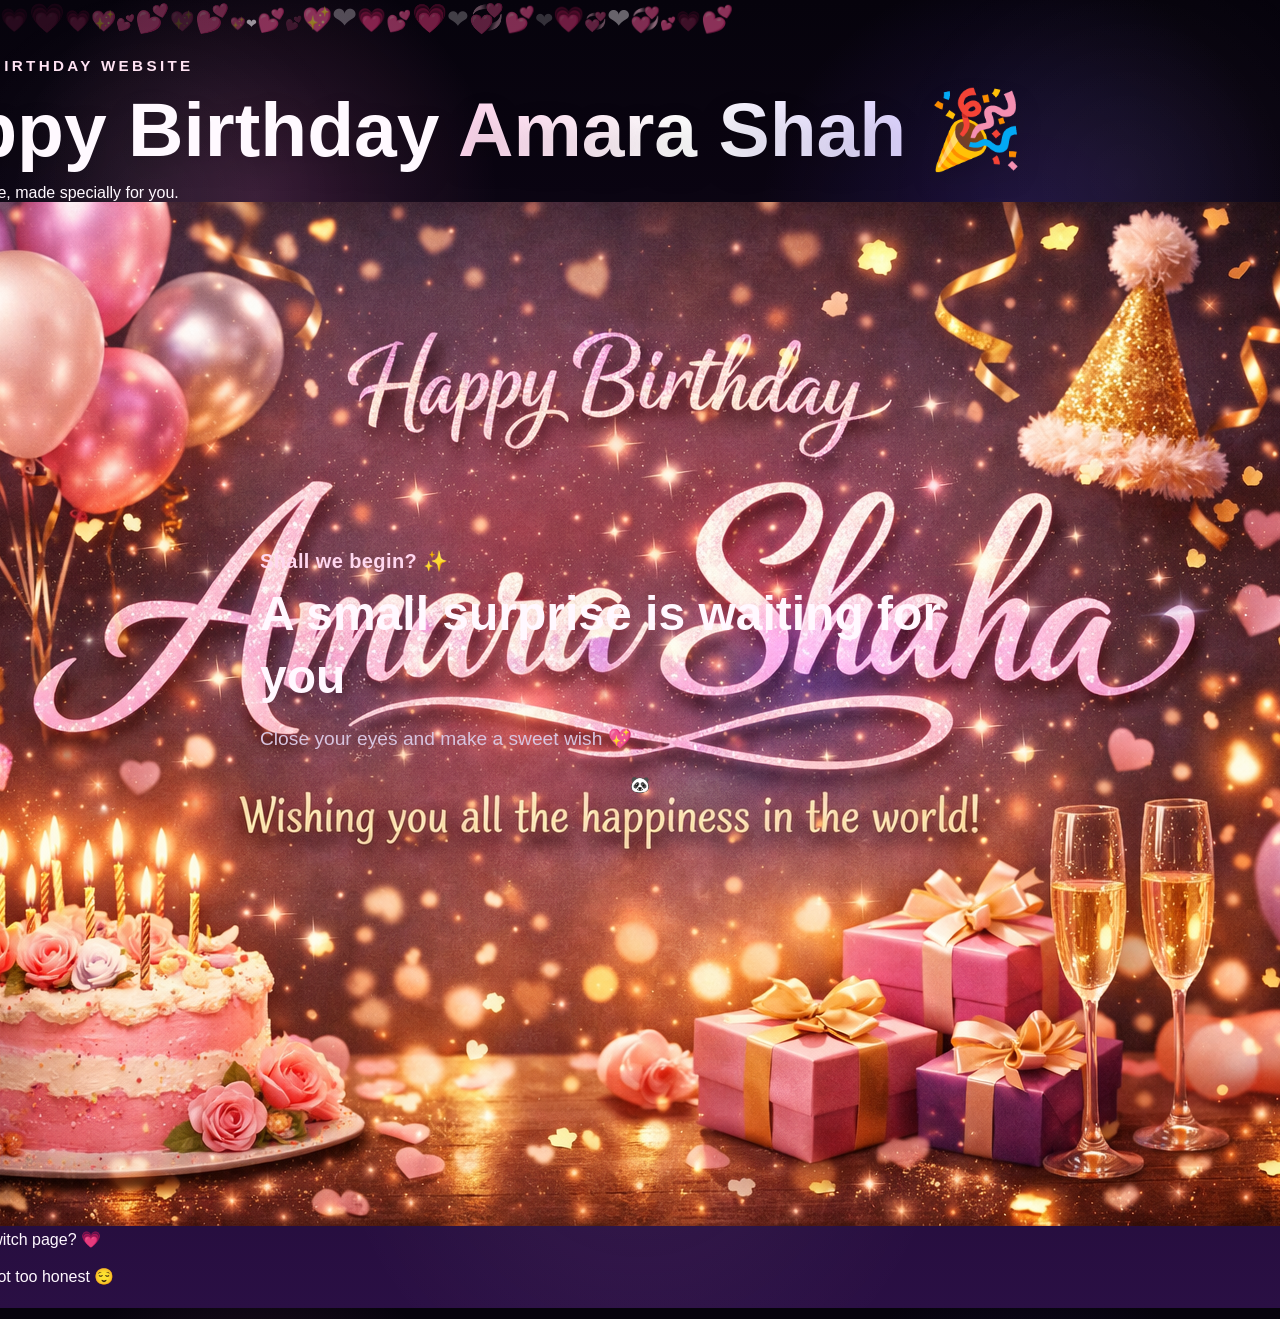
==== commit 3c610b42: "Update.NX" ====
--- a/index.html
+++ b/index.html
@@ -3,7 +3,7 @@
 <head>
   <meta charset="UTF-8" />
   <meta name="viewport" content="width=device-width, initial-scale=1.0" />
-  <title>Happy Birthday Amara Shaha</title>
+  <title>Happy Birthday Amara Shah</title>
   <link rel="stylesheet" href="style.css" />
 </head>
 <body>
@@ -12,91 +12,71 @@
   </audio>
 
   <div class="bg-gradient"></div>
-  <div class="stars"></div>
-  <div class="snow-wrap" id="snowWrap"></div>
+  <div class="hearts-wrap" id="heartsWrap"></div>
 
-  <div class="balloons">
-    <span class="balloon b1"></span>
-    <span class="balloon b2"></span>
-    <span class="balloon b3"></span>
-    <span class="balloon b4"></span>
-    <span class="balloon b5"></span>
-    <span class="balloon b6"></span>
-    <span class="balloon b7"></span>
-    <span class="balloon b8"></span>
-  </div>
-
-  <main class="page">
-    <section class="hero-card">
+  <main class="page page-intro" id="pageShell">
+    <section class="hero-block">
       <p class="tiny-kicker">A Special Birthday Website</p>
 
       <h1 class="main-title">
         Happy Birthday
-        <span>Amara Shaha</span>
+        <span>Amara Shah</span>
         🎉
       </h1>
 
-      <p class="subtitle">
+      <p class="main-subtitle">
         A soft little surprise, made specially for you.
       </p>
 
-      <div class="stage" id="stage">
-        <div class="glow-orb orb-left"></div>
-        <div class="glow-orb orb-right"></div>
-
+      <div class="scene-stage">
         <div class="scene active" data-scene="0">
           <div class="scene-text">
             <p class="scene-top">Shall we begin? ✨</p>
             <h2 class="scene-heading">A small surprise is waiting for you</h2>
             <p class="scene-sub">Close your eyes and make a sweet wish 💖</p>
           </div>
-          <div class="sticker-float">🐼</div>
+          <div class="scene-sticker">🐼</div>
         </div>
 
         <div class="scene" data-scene="1">
           <div class="scene-text">
             <p class="scene-top">Guess what? 🎁</p>
-            <h2 class="scene-heading">Smiles, warmth, and little moments await you</h2>
-            <p class="scene-sub">Today is all about soft vibes and beautiful feelings 🌸</p>
+            <h2 class="scene-heading">Smiles, warmth, and beautiful moments await you</h2>
+            <p class="scene-sub">Today is meant to feel special, soft, and memorable 🌸</p>
           </div>
-          <div class="sticker-float">🐰</div>
+          <div class="scene-sticker">🐰</div>
         </div>
 
         <div class="scene" data-scene="2">
           <div class="scene-text">
-            <p class="scene-top">For Amara 💐</p>
-            <h2 class="scene-heading">May your day feel light, lovely, and special</h2>
-            <p class="scene-sub">A birthday deserves beautiful moments and peaceful smiles ✨</p>
+            <p class="scene-top">Hey Amara Shah 💐</p>
+            <h2 class="scene-heading">Today is your magical day</h2>
+            <p class="scene-sub">A pretty little birthday experience is opening just for you ✨</p>
           </div>
-          <div class="sticker-float">🎀</div>
-        </div>
-
-        <div class="scene" data-scene="3">
-          <div class="scene-text">
-            <p class="scene-top">A gentle prayer 🤍</p>
-            <h2 class="scene-heading">May Allah fill your life with peace, health, and barakah</h2>
-            <p class="scene-sub">And may every next day bring khair for you</p>
-          </div>
-          <div class="sticker-float">🌙</div>
-        </div>
-
-        <div class="scene" data-scene="4">
-          <div class="scene-text">
-            <p class="scene-top">Belated, but from the heart 💗</p>
-            <h2 class="scene-heading">Happy Birthday Amara Shaha</h2>
-            <p class="scene-sub">— From NX</p>
-          </div>
-          <div class="sticker-float">🎂</div>
+          <div class="scene-sticker">🎀</div>
         </div>
       </div>
 
-      <div class="dots" id="dots">
+      <div class="dots-row" id="introDots">
         <span class="dot active"></span>
         <span class="dot"></span>
         <span class="dot"></span>
-        <span class="dot"></span>
-        <span class="dot"></span>
       </div>
+
+      <div class="hero-image-stage">
+        <img src="birthday-banner.png" alt="Birthday Banner" class="hero-image" />
+      </div>
+
+      <p class="question-line">
+        Do you want to switch page? 💗
+      </p>
+
+      <div class="answer-line" id="answerArea1">
+        <span class="answer yes-answer" id="yesBtn1">Yes</span>
+        <span class="answer no-answer" id="noBtn1">No</span>
+      </div>
+
+      <p class="feedback-line" id="feedback1">Be honest... but not too honest 😌</p>
     </section>
   </main>
 
@@ -119,33 +99,82 @@
     }
     tryStartMusic();
 
-    const snowWrap = document.getElementById("snowWrap");
-    for (let i = 0; i < 40; i++) {
-      const flake = document.createElement("span");
-      flake.className = "snowflake";
-      flake.style.left = Math.random() * 100 + "%";
-      flake.style.animationDuration = (8 + Math.random() * 10) + "s";
-      flake.style.animationDelay = (Math.random() * 8) + "s";
-      flake.style.opacity = 0.18 + Math.random() * 0.45;
-      flake.style.transform = `scale(${0.5 + Math.random() * 1.1})`;
-      snowWrap.appendChild(flake);
+    const heartsWrap = document.getElementById("heartsWrap");
+    const heartSymbols = ["❤","💖","💕","💗","💞"];
+    for (let i = 0; i < 28; i++) {
+      const heart = document.createElement("span");
+      heart.className = "floating-heart";
+      heart.textContent = heartSymbols[Math.floor(Math.random() * heartSymbols.length)];
+      heart.style.left = Math.random() * 100 + "%";
+      heart.style.animationDuration = (8 + Math.random() * 8) + "s";
+      heart.style.animationDelay = (Math.random() * 6) + "s";
+      heart.style.fontSize = (12 + Math.random() * 18) + "px";
+      heart.style.opacity = 0.15 + Math.random() * 0.45;
+      heartsWrap.appendChild(heart);
     }
 
     const scenes = document.querySelectorAll(".scene");
-    const dots = document.querySelectorAll(".dot");
-    let current = 0;
+    const introDots = document.querySelectorAll("#introDots .dot");
+    let currentScene = 0;
 
     function showScene(index) {
       scenes.forEach((scene, i) => scene.classList.toggle("active", i === index));
-      dots.forEach((dot, i) => dot.classList.toggle("active", i === index));
-      current = index;
+      introDots.forEach((dot, i) => dot.classList.toggle("active", i === index));
+      currentScene = index;
     }
 
     setInterval(() => {
-      let next = current + 1;
+      let next = currentScene + 1;
       if (next >= scenes.length) next = 0;
       showScene(next);
-    }, 3200);
+    }, 3600);
+
+    const shell = document.getElementById("pageShell");
+    const yesBtn1 = document.getElementById("yesBtn1");
+    const noBtn1 = document.getElementById("noBtn1");
+    const answerArea1 = document.getElementById("answerArea1");
+    const feedback1 = document.getElementById("feedback1");
+
+    function goToPage(url) {
+      shell.classList.add("page-out");
+      setTimeout(() => {
+        window.location.href = url;
+      }, 420);
+    }
+
+    let noCount1 = 0;
+    const noTexts1 = ["No", "Really?", "Still no?", "Pakka?", "Sure?", "No again?"];
+
+    yesBtn1.addEventListener("click", () => {
+      feedback1.textContent = "Opening next page... ✨";
+      goToPage("gallery.html");
+    });
+
+    noBtn1.addEventListener("click", () => {
+      noCount1++;
+      noBtn1.textContent = noTexts1[Math.min(noCount1, noTexts1.length - 1)];
+
+      const areaWidth = answerArea1.clientWidth;
+      const areaHeight = answerArea1.clientHeight;
+
+      const width = Math.max(56, 88 - noCount1 * 5);
+      const font = Math.max(0.70, 1 - noCount1 * 0.05);
+
+      noBtn1.style.width = width + "px";
+      noBtn1.style.fontSize = font + "rem";
+
+      const maxX = Math.max(12, areaWidth - width - 10);
+      const maxY = Math.max(12, areaHeight - 26);
+
+      const x = Math.floor(Math.random() * maxX);
+      const y = Math.floor(Math.random() * maxY);
+
+      noBtn1.style.left = x + "px";
+      noBtn1.style.top = y + "px";
+      noBtn1.style.transform = "none";
+
+      feedback1.textContent = "Hmm... lagta hai jawab interesting hai 😏";
+    });
   </script>
 </body>
 </html>
--- a/style.css
+++ b/style.css
@@ -5,17 +5,18 @@
 }
 
 :root {
-  --bg1: #13061d;
-  --bg2: #1d0b2d;
-  --bg3: #2c1242;
+  --bg1: #06030c;
+  --bg2: #11071a;
+  --bg3: #1a0a2b;
+  --bg4: #2a0f44;
   --white: #fff9ff;
-  --muted: #eadcee;
-  --soft: #d6c2de;
-  --pink1: #ffb2e1;
-  --pink2: #ff78cc;
-  --purple1: #9d7aff;
-  --purple2: #6848ef;
-  --shadow: rgba(0, 0, 0, 0.34);
+  --muted: #eadcf1;
+  --soft: #d7c4df;
+  --pink1: #ffcae9;
+  --pink2: #ff7ccc;
+  --purple1: #a587ff;
+  --purple2: #6c4bf4;
+  --shadow: rgba(0, 0, 0, 0.38);
 }
 
 html,
@@ -26,256 +27,202 @@
 body {
   font-family: "Segoe UI", Arial, sans-serif;
   color: var(--white);
-  overflow-x: hidden;
+  overflow: hidden;
   background:
-    radial-gradient(circle at top left, rgba(255, 120, 204, 0.20), transparent 16%),
-    radial-gradient(circle at top right, rgba(157, 122, 255, 0.18), transparent 18%),
-    radial-gradient(circle at bottom center, rgba(255, 178, 225, 0.10), transparent 24%),
-    linear-gradient(135deg, var(--bg1), var(--bg2) 44%, var(--bg3));
+    radial-gradient(circle at 20% 15%, rgba(255, 124, 204, 0.18), transparent 16%),
+    radial-gradient(circle at 80% 18%, rgba(108, 75, 244, 0.20), transparent 18%),
+    radial-gradient(circle at 50% 85%, rgba(255, 202, 233, 0.07), transparent 24%),
+    linear-gradient(180deg, var(--bg1), var(--bg2) 34%, var(--bg3) 68%, var(--bg4));
 }
 
 .bg-gradient {
-  position: absolute;
+  position: fixed;
   inset: 0;
   background:
-    radial-gradient(circle at 20% 20%, rgba(255,255,255,0.04), transparent 20%),
-    radial-gradient(circle at 80% 18%, rgba(255,255,255,0.03), transparent 18%),
-    radial-gradient(circle at 50% 82%, rgba(255,255,255,0.02), transparent 20%);
-  pointer-events: none;
-}
-
-.page-shell {
+    radial-gradient(circle at 12% 22%, rgba(255,255,255,0.05), transparent 16%),
+    radial-gradient(circle at 88% 20%, rgba(255,255,255,0.04), transparent 18%),
+    radial-gradient(circle at 50% 70%, rgba(255,255,255,0.02), transparent 24%);
+  pointer-events: none;
+}
+
+.stars {
+  position: fixed;
+  inset: 0;
+  pointer-events: none;
+  background-image:
+    radial-gradient(circle at 8% 14%, rgba(255,255,255,0.70) 0 1px, transparent 2px),
+    radial-gradient(circle at 18% 30%, rgba(255,255,255,0.35) 0 1px, transparent 2px),
+    radial-gradient(circle at 28% 12%, rgba(255,255,255,0.42) 0 1px, transparent 2px),
+    radial-gradient(circle at 44% 18%, rgba(255,255,255,0.36) 0 1px, transparent 2px),
+    radial-gradient(circle at 58% 10%, rgba(255,255,255,0.50) 0 1px, transparent 2px),
+    radial-gradient(circle at 72% 24%, rgba(255,255,255,0.38) 0 1px, transparent 2px),
+    radial-gradient(circle at 84% 16%, rgba(255,255,255,0.52) 0 1px, transparent 2px),
+    radial-gradient(circle at 92% 36%, rgba(255,255,255,0.30) 0 1px, transparent 2px);
+  opacity: 0.75;
+}
+
+.page {
   min-height: 100vh;
-  position: relative;
-  animation: pageIn 0.7s ease;
-}
-
-.page-shell.page-out {
-  animation: pageOut 0.38s ease forwards;
-}
-
-@keyframes pageIn {
-  from {
-    opacity: 0;
-    transform: translateY(18px);
-  }
-  to {
-    opacity: 1;
-    transform: translateY(0);
-  }
-}
-
-@keyframes pageOut {
-  from {
-    opacity: 1;
-    transform: translateY(0);
-  }
-  to {
-    opacity: 0;
-    transform: translateY(-14px);
-  }
-}
-
-.screen {
-  min-height: 100vh;
-  width: min(1100px, calc(100% - 22px));
+  width: min(1120px, calc(100% - 24px));
   margin: 0 auto;
   display: flex;
   align-items: center;
   justify-content: center;
-  padding: 28px 0;
+  padding: 22px 0;
   position: relative;
   z-index: 2;
 }
 
-.hero {
+.hero-card {
   width: 100%;
-  max-width: 900px;
+  max-width: 980px;
   text-align: center;
   position: relative;
 }
 
-.final-hero {
-  max-width: 820px;
-}
-
-.kicker {
-  color: #ffe3f2;
-  font-size: 0.92rem;
+.tiny-kicker {
+  color: #ffe3f3;
+  font-size: 0.95rem;
   font-weight: 700;
-  letter-spacing: 0.18em;
+  letter-spacing: 0.22em;
   text-transform: uppercase;
   margin-bottom: 16px;
 }
 
-.title {
-  font-size: clamp(2.2rem, 6vw, 4.8rem);
+.main-title {
+  font-size: clamp(2.3rem, 6vw, 5.2rem);
   line-height: 1.04;
   font-weight: 800;
   margin-bottom: 14px;
-  text-shadow: 0 12px 30px rgba(0,0,0,0.14);
-}
-
-.title.smaller {
-  font-size: clamp(2rem, 5vw, 3.9rem);
-}
-
-.title span {
-  background: linear-gradient(90deg, #ffd7f0, #ffffff, #ddd4ff);
+  text-shadow: 0 12px 30px rgba(0,0,0,0.16);
+}
+
+.main-title span {
+  background: linear-gradient(90deg, #ffd7ef, #ffffff, #ddd3ff);
   -webkit-background-clip: text;
   -webkit-text-fill-color: transparent;
   background-clip: text;
 }
 
-.subtitle,
-.main-subtitle {
-  max-width: 760px;
+.subtitle {
+  max-width: 720px;
   margin: 0 auto;
   color: var(--muted);
   font-size: 1.04rem;
   line-height: 1.82;
 }
 
-.typing-line {
-  min-height: 30px;
-  margin-top: 16px;
-  color: #fff0fa;
-  font-size: 1rem;
-  font-weight: 700;
-}
-
-.cursor {
-  display: inline-block;
-  margin-left: 4px;
-  animation: blink 0.8s infinite;
-}
-
-@keyframes blink {
-  0%, 50% { opacity: 1; }
-  51%, 100% { opacity: 0; }
-}
-
-.hero-image-wrap,
-.hero-image-stage {
+.stage {
   width: 100%;
-  max-width: 860px;
+  max-width: 900px;
+  height: 460px;
   margin: 26px auto 0;
-}
-
-.hero-image {
-  width: 100%;
-  height: auto;
-  display: block;
-  border-radius: 24px;
-  box-shadow: 0 20px 50px rgba(0,0,0,0.26);
-}
-
-.question {
-  margin-top: 28px;
-  color: var(--white);
-  font-size: clamp(1rem, 2.4vw, 1.25rem);
-  line-height: 1.65;
-  font-weight: 700;
-}
-
-.answer-line {
-  width: 100%;
-  max-width: 360px;
-  height: 62px;
-  margin: 14px auto 0;
-  position: relative;
-}
-
-.answer {
-  position: absolute;
-  top: 50%;
-  transform: translateY(-50%);
-  user-select: none;
-  cursor: pointer;
-  line-height: 1;
-  white-space: nowrap;
-}
-
-.yes-answer {
-  left: 22%;
-  color: var(--pink1);
-  font-size: 1.25rem;
-  font-weight: 800;
-  text-shadow: 0 0 18px rgba(255, 120, 204, 0.35);
-  animation: yesPulse 1.6s ease-in-out infinite;
-}
-
-@keyframes yesPulse {
-  0% {
-    transform: translateY(-50%) scale(1);
-  }
-  50% {
-    transform: translateY(-50%) scale(1.08);
-  }
-  100% {
-    transform: translateY(-50%) scale(1);
-  }
-}
-
-.no-answer {
-  left: 64%;
-  color: rgba(255,255,255,0.78);
-  font-size: 1rem;
-  font-weight: 700;
-  transition:
-    left 0.25s ease,
-    top 0.25s ease,
-    width 0.25s ease,
-    font-size 0.25s ease,
-    transform 0.25s ease;
-}
-
-.feedback {
-  margin-top: 8px;
-  min-height: 24px;
-  color: var(--soft);
-  font-size: 0.95rem;
-}
-
-.memory-stage {
-  width: 100%;
-  max-width: 860px;
-  height: 560px;
-  margin: 28px auto 0;
   position: relative;
   overflow: hidden;
-}
-
-.memory-image {
-  position: absolute;
-  inset: 0;
-  width: 100%;
-  height: 100%;
-  object-fit: contain;
-  object-position: center;
+  border-radius: 28px;
+  background: linear-gradient(180deg, rgba(255,255,255,0.04), rgba(255,255,255,0.02));
+  border: 1px solid rgba(255,255,255,0.08);
+  box-shadow: 0 20px 50px var(--shadow);
+  backdrop-filter: blur(10px);
+  -webkit-backdrop-filter: blur(10px);
+}
+
+.scene {
+  position: absolute;
+  inset: 0;
+  display: flex;
+  flex-direction: column;
+  align-items: center;
+  justify-content: center;
+  gap: 18px;
+  padding: 28px;
   opacity: 0;
-  transform: scale(1.06);
-  transition: opacity 1s ease, transform 1.15s ease;
-  filter: drop-shadow(0 14px 32px rgba(0,0,0,0.22));
-}
-
-.memory-image.active {
+  transform: translateY(24px) scale(0.98);
+  transition: opacity 0.9s ease, transform 0.9s ease;
+}
+
+.scene.active {
   opacity: 1;
-  transform: scale(1);
-}
-
-.memory-caption {
+  transform: translateY(0) scale(1);
+}
+
+.scene-text {
+  max-width: 760px;
+  margin: 0 auto;
+}
+
+.scene-top {
+  color: #ffd7ef;
+  font-size: clamp(1rem, 2vw, 1.25rem);
+  font-weight: 700;
+  margin-bottom: 10px;
+  letter-spacing: 0.02em;
+  animation: floatText 2.8s ease-in-out infinite;
+}
+
+.scene-heading {
+  font-size: clamp(1.6rem, 4vw, 3rem);
+  line-height: 1.3;
+  font-weight: 700;
+  color: #fff8ff;
+  text-shadow: 0 0 22px rgba(255, 124, 204, 0.12);
+  animation: floatText 3.4s ease-in-out infinite;
+}
+
+.scene-sub {
   margin-top: 14px;
-  color: #fff0fb;
-  font-size: 1rem;
-  min-height: 24px;
-}
-
-.dots-row {
+  color: var(--soft);
+  font-size: clamp(0.98rem, 2vw, 1.2rem);
+  line-height: 1.8;
+  animation: floatText 4s ease-in-out infinite;
+}
+
+@keyframes floatText {
+  0% { transform: translateY(0); }
+  50% { transform: translateY(-6px); }
+  100% { transform: translateY(0); }
+}
+
+.sticker-float {
+  font-size: clamp(3rem, 9vw, 5rem);
+  line-height: 1;
+  filter: drop-shadow(0 10px 22px rgba(0,0,0,0.18));
+  animation: stickerBounce 2.2s ease-in-out infinite;
+}
+
+@keyframes stickerBounce {
+  0% { transform: translateY(0) scale(1); }
+  50% { transform: translateY(-12px) scale(1.06); }
+  100% { transform: translateY(0) scale(1); }
+}
+
+.glow-orb {
+  position: absolute;
+  width: 180px;
+  height: 180px;
+  border-radius: 50%;
+  filter: blur(60px);
+  opacity: 0.35;
+  pointer-events: none;
+}
+
+.orb-left {
+  left: 8%;
+  top: 12%;
+  background: rgba(255, 124, 204, 0.28);
+}
+
+.orb-right {
+  right: 8%;
+  bottom: 10%;
+  background: rgba(108, 75, 244, 0.28);
+}
+
+.dots {
   display: flex;
   justify-content: center;
   gap: 8px;
-  margin-top: 12px;
+  margin-top: 16px;
 }
 
 .dot {
@@ -291,55 +238,8 @@
   background: linear-gradient(135deg, var(--pink2), var(--purple2));
 }
 
-.message-text,
-.message-text-block {
-  width: 100%;
-  max-width: 740px;
-  margin: 24px auto 0;
-  text-align: left;
-  color: var(--muted);
-  line-height: 1.95;
-  font-size: 1rem;
-}
-
-.message-text p + p,
-.message-text-block p + p {
-  margin-top: 14px;
-}
-
-.from-line {
-  margin-top: 8px;
-  color: #ffe2f3;
-  font-weight: 700;
-}
-
-.music-row {
-  margin-top: 24px;
-  display: flex;
-  justify-content: center;
-}
-
-.music-btn {
-  appearance: none;
-  border: none;
-  cursor: pointer;
-  padding: 14px 22px;
-  border-radius: 16px;
-  font-size: 1rem;
-  font-weight: 700;
-  color: white;
-  background: linear-gradient(135deg, var(--pink2), var(--purple2));
-  box-shadow: 0 14px 30px rgba(104, 72, 239, 0.28);
-  transition: transform 0.22s ease, box-shadow 0.22s ease;
-}
-
-.music-btn:hover {
-  transform: translateY(-2px);
-  box-shadow: 0 18px 34px rgba(104, 72, 239, 0.34);
-}
-
 .snow-wrap {
-  position: absolute;
+  position: fixed;
   inset: 0;
   pointer-events: none;
   overflow: hidden;
@@ -362,15 +262,15 @@
     transform: translateY(-20px) translateX(0);
   }
   50% {
-    transform: translateY(50vh) translateX(12px);
+    transform: translateY(50vh) translateX(14px);
   }
   100% {
-    transform: translateY(110vh) translateX(-10px);
+    transform: translateY(110vh) translateX(-12px);
   }
 }
 
 .balloons {
-  position: absolute;
+  position: fixed;
   inset: 0;
   pointer-events: none;
   z-index: 1;
@@ -392,58 +292,25 @@
   top: 42px;
   width: 1.5px;
   height: 42px;
-  background: rgba(255,255,255,0.32);
+  background: rgba(255,255,255,0.30);
   transform: translateX(-50%);
 }
 
-.b1 {
-  left: 6%;
-  bottom: -70px;
-  background: radial-gradient(circle at 30% 30%, #ffd8ef, #ff83cf);
-  animation-delay: 0s;
-}
-
-.b2 {
-  left: 16%;
-  bottom: -100px;
-  background: radial-gradient(circle at 30% 30%, #efe6ff, #916dff);
-  animation-delay: 2s;
-}
-
-.b3 {
-  left: 28%;
-  bottom: -90px;
-  background: radial-gradient(circle at 30% 30%, #ffdced, #ff78cc);
-  animation-delay: 4s;
-}
-
-.b4 {
-  right: 8%;
-  bottom: -90px;
-  background: radial-gradient(circle at 30% 30%, #efe6ff, #8f6bff);
-  animation-delay: 1s;
-}
-
-.b5 {
-  right: 18%;
-  bottom: -110px;
-  background: radial-gradient(circle at 30% 30%, #ffd8ef, #ff83cf);
-  animation-delay: 3.2s;
-}
-
-.b6 {
-  right: 30%;
-  bottom: -96px;
-  background: radial-gradient(circle at 30% 30%, #efe6ff, #8e69ff);
-  animation-delay: 5s;
-}
+.b1 { left: 6%;  bottom: -70px;  background: radial-gradient(circle at 30% 30%, #ffd8ef, #ff83cf); animation-delay: 0s; }
+.b2 { left: 16%; bottom: -100px; background: radial-gradient(circle at 30% 30%, #efe6ff, #916dff); animation-delay: 2s; }
+.b3 { left: 28%; bottom: -90px;  background: radial-gradient(circle at 30% 30%, #ffdced, #ff78cc); animation-delay: 4s; }
+.b4 { right: 8%; bottom: -90px;  background: radial-gradient(circle at 30% 30%, #efe6ff, #8f6bff); animation-delay: 1s; }
+.b5 { right: 18%; bottom: -110px; background: radial-gradient(circle at 30% 30%, #ffd8ef, #ff83cf); animation-delay: 3.2s; }
+.b6 { right: 30%; bottom: -96px; background: radial-gradient(circle at 30% 30%, #efe6ff, #8e69ff); animation-delay: 5s; }
+.b7 { left: 42%; bottom: -105px; background: radial-gradient(circle at 30% 30%, #ffd8ef, #ff7ccc); animation-delay: 6.5s; }
+.b8 { right: 42%; bottom: -88px; background: radial-gradient(circle at 30% 30%, #efe6ff, #936fff); animation-delay: 7.5s; }
 
 @keyframes floatUp {
   0% {
     transform: translateY(0) translateX(0) scale(0.95);
     opacity: 0;
   }
-  10% {
+  12% {
     opacity: 0.34;
   }
   55% {
@@ -457,62 +324,51 @@
 }
 
 @media (max-width: 900px) {
-  .memory-stage {
+  .stage {
     height: 430px;
   }
 }
 
 @media (max-width: 640px) {
-  .screen {
+  .page {
     width: min(100%, calc(100% - 16px));
     padding: 18px 0;
   }
 
-  .title {
-    font-size: clamp(1.9rem, 8vw, 3rem);
-  }
-
-  .subtitle,
-  .main-subtitle,
-  .message-text,
-  .message-text-block {
+  .main-title {
+    font-size: clamp(2rem, 8vw, 3.4rem);
+  }
+
+  .subtitle {
     font-size: 0.98rem;
   }
 
-  .hero-image-wrap,
-  .hero-image-stage {
-    margin-top: 20px;
-  }
-
-  .question {
-    font-size: 0.98rem;
-  }
-
-  .answer-line {
-    max-width: 260px;
-  }
-
-  .yes-answer {
-    left: 14%;
-    font-size: 1.15rem;
-  }
-
-  .no-answer {
-    left: 64%;
-  }
-
-  .memory-stage {
-    height: 320px;
+  .stage {
+    height: 420px;
+    margin-top: 22px;
+    border-radius: 22px;
+  }
+
+  .scene {
+    padding: 20px 16px;
+  }
+
+  .scene-heading {
+    font-size: clamp(1.4rem, 6vw, 2rem);
+  }
+
+  .scene-sub {
+    font-size: 0.96rem;
   }
 
   .balloon {
-    width: 22px;
-    height: 30px;
-    opacity: 0.26;
+    width: 24px;
+    height: 32px;
+    opacity: 0.24;
   }
 
   .balloon::after {
-    top: 28px;
+    top: 30px;
     height: 26px;
   }
 }
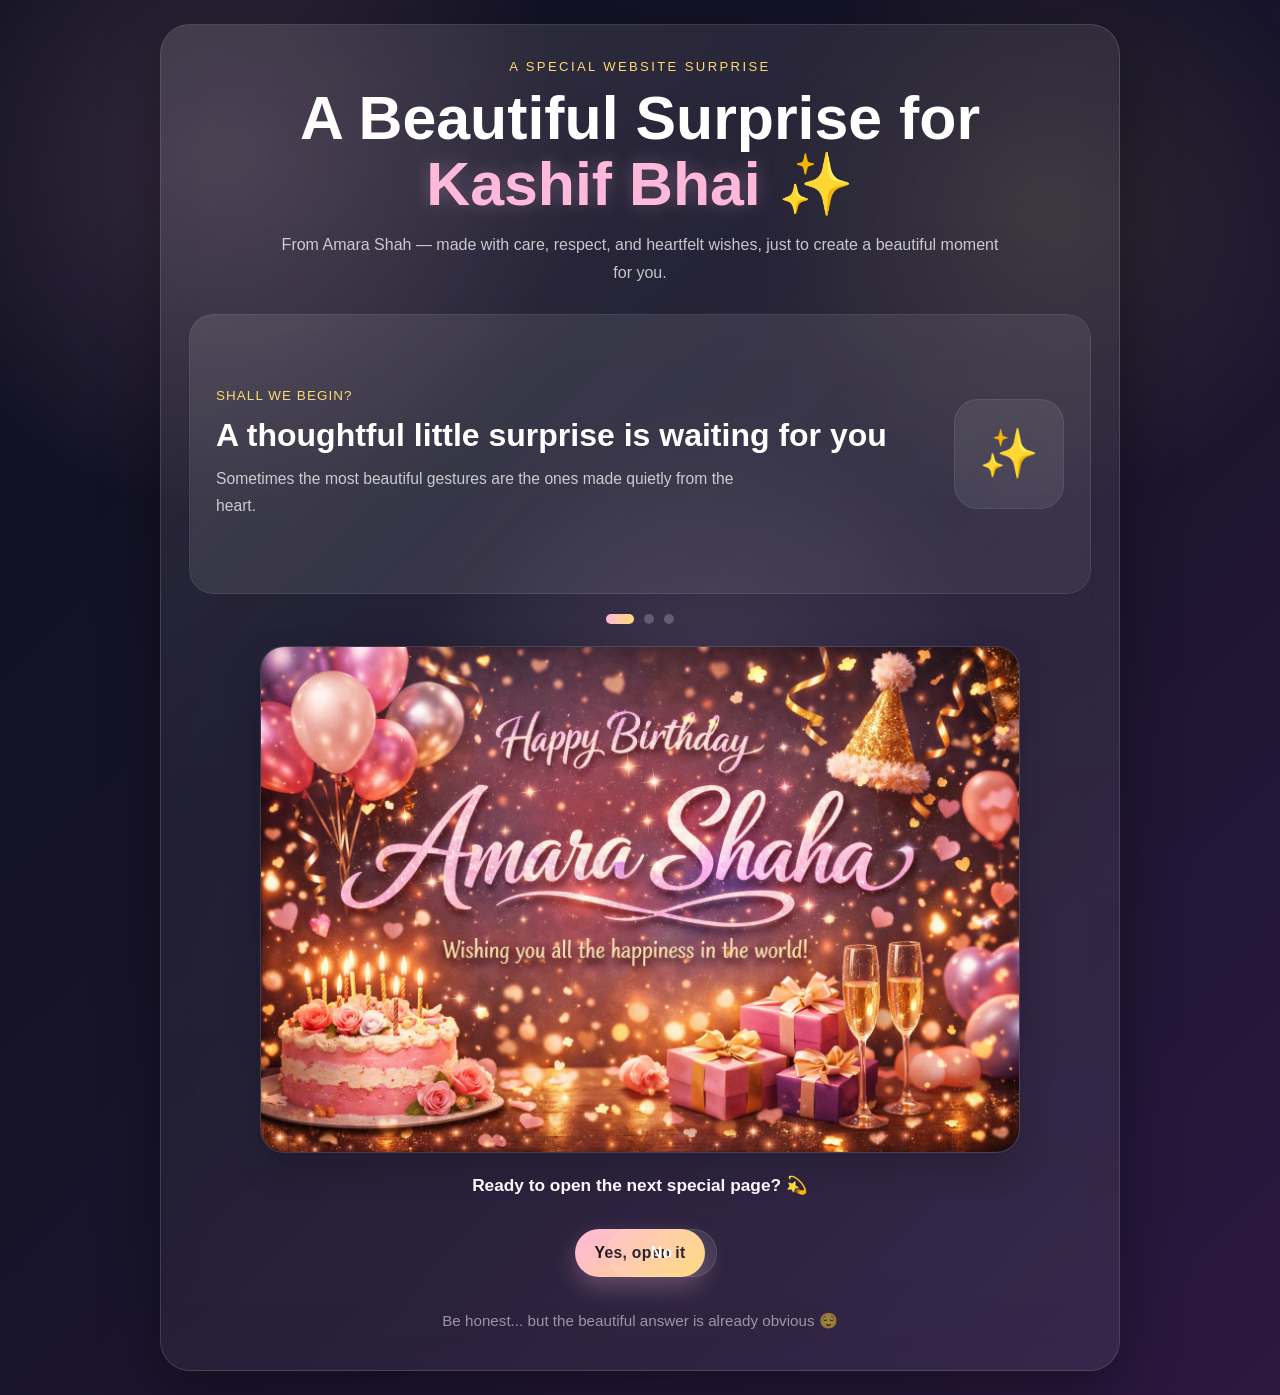
==== commit cfb7b0ee: "Update.NX" ====
--- a/index.html
+++ b/index.html
@@ -3,8 +3,357 @@
 <head>
   <meta charset="UTF-8" />
   <meta name="viewport" content="width=device-width, initial-scale=1.0" />
-  <title>Happy Birthday Amara Shah</title>
-  <link rel="stylesheet" href="style.css" />
+  <title>A Beautiful Surprise for Kashif Bhai</title>
+  <style>
+    * {
+      margin: 0;
+      padding: 0;
+      box-sizing: border-box;
+    }
+
+    :root {
+      --bg-1: #0f1020;
+      --bg-2: #18142b;
+      --bg-3: #2c1840;
+      --glass: rgba(255, 255, 255, 0.08);
+      --glass-border: rgba(255, 255, 255, 0.14);
+      --text: #ffffff;
+      --muted: rgba(255, 255, 255, 0.74);
+      --soft: rgba(255, 255, 255, 0.52);
+      --accent: #ffb8da;
+      --accent-2: #ffd974;
+      --accent-3: #f4c8ff;
+      --shadow: 0 20px 60px rgba(0, 0, 0, 0.36);
+    }
+
+    body {
+      font-family: "Segoe UI", Tahoma, Geneva, Verdana, sans-serif;
+      color: var(--text);
+      min-height: 100vh;
+      overflow: hidden;
+      position: relative;
+      background: linear-gradient(135deg, var(--bg-1), var(--bg-2), var(--bg-3));
+    }
+
+    .bg-gradient {
+      position: fixed;
+      inset: 0;
+      z-index: 0;
+      pointer-events: none;
+      background:
+        radial-gradient(circle at 18% 18%, rgba(255, 184, 218, 0.16), transparent 28%),
+        radial-gradient(circle at 82% 24%, rgba(255, 217, 116, 0.10), transparent 24%),
+        radial-gradient(circle at 55% 78%, rgba(244, 200, 255, 0.12), transparent 30%);
+    }
+
+    .hearts-wrap {
+      position: fixed;
+      inset: 0;
+      overflow: hidden;
+      z-index: 1;
+      pointer-events: none;
+    }
+
+    .floating-heart {
+      position: absolute;
+      bottom: -40px;
+      animation: floatHeart linear infinite;
+      filter: blur(0.2px);
+    }
+
+    @keyframes floatHeart {
+      0% {
+        transform: translateY(0) translateX(0) scale(0.9);
+        opacity: 0;
+      }
+      12% {
+        opacity: 1;
+      }
+      100% {
+        transform: translateY(-110vh) translateX(22px) scale(1.14);
+        opacity: 0;
+      }
+    }
+
+    .page {
+      min-height: 100vh;
+      display: flex;
+      align-items: center;
+      justify-content: center;
+      padding: 24px;
+      position: relative;
+      z-index: 2;
+      transition: opacity 0.45s ease, transform 0.45s ease;
+    }
+
+    .page.page-out {
+      opacity: 0;
+      transform: scale(0.97) translateY(10px);
+    }
+
+    .hero-block {
+      width: 100%;
+      max-width: 960px;
+      background: linear-gradient(180deg, rgba(255,255,255,0.08), rgba(255,255,255,0.04));
+      border: 1px solid var(--glass-border);
+      border-radius: 30px;
+      backdrop-filter: blur(16px);
+      -webkit-backdrop-filter: blur(16px);
+      box-shadow: var(--shadow);
+      padding: 34px 28px;
+      text-align: center;
+      position: relative;
+      overflow: hidden;
+    }
+
+    .hero-block::before {
+      content: "";
+      position: absolute;
+      inset: 0;
+      background: linear-gradient(135deg, rgba(255,255,255,0.05), transparent 35%, rgba(255,255,255,0.03));
+      pointer-events: none;
+    }
+
+    .tiny-kicker {
+      font-size: 0.82rem;
+      text-transform: uppercase;
+      letter-spacing: 0.18em;
+      color: var(--accent-2);
+      margin-bottom: 12px;
+    }
+
+    .main-title {
+      font-size: clamp(2rem, 5vw, 3.8rem);
+      line-height: 1.08;
+      font-weight: 800;
+      margin-bottom: 14px;
+    }
+
+    .main-title span {
+      display: inline-block;
+      color: var(--accent);
+      text-shadow: 0 0 18px rgba(255, 184, 218, 0.28);
+    }
+
+    .main-subtitle {
+      max-width: 720px;
+      margin: 0 auto 28px auto;
+      color: var(--muted);
+      line-height: 1.7;
+      font-size: 1rem;
+    }
+
+    .scene-stage {
+      position: relative;
+      min-height: 280px;
+      margin: 0 auto 20px auto;
+      border-radius: 24px;
+      overflow: hidden;
+    }
+
+    .scene {
+      position: absolute;
+      inset: 0;
+      display: flex;
+      align-items: center;
+      justify-content: space-between;
+      gap: 18px;
+      padding: 26px;
+      border-radius: 24px;
+      background:
+        linear-gradient(135deg, rgba(255,255,255,0.08), rgba(255,255,255,0.03)),
+        rgba(255,255,255,0.03);
+      border: 1px solid rgba(255,255,255,0.08);
+      opacity: 0;
+      transform: translateY(18px) scale(0.985);
+      pointer-events: none;
+      transition: all 0.55s ease;
+    }
+
+    .scene.active {
+      opacity: 1;
+      transform: translateY(0) scale(1);
+      pointer-events: auto;
+    }
+
+    .scene-text {
+      flex: 1;
+      text-align: left;
+    }
+
+    .scene-top {
+      font-size: 0.84rem;
+      color: var(--accent-2);
+      letter-spacing: 0.08em;
+      text-transform: uppercase;
+      margin-bottom: 12px;
+    }
+
+    .scene-heading {
+      font-size: clamp(1.35rem, 3vw, 2rem);
+      line-height: 1.3;
+      margin-bottom: 10px;
+      font-weight: 700;
+    }
+
+    .scene-sub {
+      max-width: 540px;
+      color: var(--muted);
+      line-height: 1.7;
+      font-size: 0.98rem;
+    }
+
+    .scene-sticker {
+      min-width: 110px;
+      height: 110px;
+      display: flex;
+      align-items: center;
+      justify-content: center;
+      font-size: 3rem;
+      border-radius: 24px;
+      background: rgba(255,255,255,0.08);
+      box-shadow: inset 0 0 0 1px rgba(255,255,255,0.08);
+    }
+
+    .dots-row {
+      display: flex;
+      align-items: center;
+      justify-content: center;
+      gap: 10px;
+      margin-bottom: 22px;
+    }
+
+    .dot {
+      width: 10px;
+      height: 10px;
+      border-radius: 999px;
+      background: rgba(255,255,255,0.22);
+      transition: all 0.3s ease;
+    }
+
+    .dot.active {
+      width: 28px;
+      background: linear-gradient(90deg, var(--accent), var(--accent-2));
+    }
+
+    .hero-image-stage {
+      margin: 0 auto 22px auto;
+      width: 100%;
+      max-width: 760px;
+      border-radius: 24px;
+      overflow: hidden;
+      background: rgba(255,255,255,0.05);
+      border: 1px solid rgba(255,255,255,0.08);
+      box-shadow: 0 14px 35px rgba(0,0,0,0.20);
+    }
+
+    .hero-image {
+      display: block;
+      width: 100%;
+      height: auto;
+      object-fit: cover;
+    }
+
+    .question-line {
+      font-size: 1.08rem;
+      font-weight: 600;
+      margin-top: 8px;
+      margin-bottom: 18px;
+      color: #fff7fb;
+    }
+
+    .answer-line {
+      width: 100%;
+      max-width: 360px;
+      min-height: 78px;
+      margin: 0 auto;
+      position: relative;
+      display: flex;
+      align-items: center;
+      justify-content: center;
+      gap: 14px;
+    }
+
+    .answer {
+      position: relative;
+      display: inline-flex;
+      align-items: center;
+      justify-content: center;
+      min-width: 110px;
+      height: 48px;
+      padding: 0 20px;
+      border-radius: 999px;
+      cursor: pointer;
+      user-select: none;
+      transition: all 0.25s ease;
+      font-weight: 700;
+      font-size: 0.98rem;
+      letter-spacing: 0.02em;
+    }
+
+    .yes-answer {
+      background: linear-gradient(135deg, #ffb8da, #ffd974);
+      color: #1c1223;
+      box-shadow: 0 10px 25px rgba(255, 184, 218, 0.28);
+    }
+
+    .yes-answer:hover {
+      transform: translateY(-2px) scale(1.02);
+    }
+
+    .no-answer {
+      position: absolute;
+      background: rgba(255,255,255,0.08);
+      color: #fff;
+      border: 1px solid rgba(255,255,255,0.12);
+      left: 56%;
+      top: 50%;
+      transform: translate(-50%, -50%);
+      width: 90px;
+    }
+
+    .feedback-line {
+      margin-top: 20px;
+      color: var(--soft);
+      font-size: 0.95rem;
+      min-height: 24px;
+    }
+
+    @media (max-width: 768px) {
+      .hero-block {
+        padding: 24px 18px;
+        border-radius: 22px;
+      }
+
+      .scene {
+        flex-direction: column;
+        justify-content: center;
+        text-align: center;
+      }
+
+      .scene-text {
+        text-align: center;
+      }
+
+      .scene-sub {
+        margin: 0 auto;
+      }
+
+      .scene-sticker {
+        min-width: 90px;
+        height: 90px;
+        font-size: 2.4rem;
+      }
+
+      .answer-line {
+        max-width: 300px;
+      }
+
+      .answer {
+        min-width: 98px;
+      }
+    }
+  </style>
 </head>
 <body>
   <audio id="birthdayMusic" loop preload="auto">
@@ -16,44 +365,51 @@
 
   <main class="page page-intro" id="pageShell">
     <section class="hero-block">
-      <p class="tiny-kicker">A Special Birthday Website</p>
+      <p class="tiny-kicker">A Special Website Surprise</p>
 
       <h1 class="main-title">
-        Happy Birthday
-        <span>Amara Shah</span>
-        🎉
+        A Beautiful Surprise for
+        <span>Kashif Bhai</span>
+        ✨
       </h1>
 
       <p class="main-subtitle">
-        A soft little surprise, made specially for you.
+        From Amara Shah — made with care, respect, and heartfelt wishes,
+        just to create a beautiful moment for you.
       </p>
 
       <div class="scene-stage">
         <div class="scene active" data-scene="0">
           <div class="scene-text">
-            <p class="scene-top">Shall we begin? ✨</p>
-            <h2 class="scene-heading">A small surprise is waiting for you</h2>
-            <p class="scene-sub">Close your eyes and make a sweet wish 💖</p>
+            <p class="scene-top">Shall we begin?</p>
+            <h2 class="scene-heading">A thoughtful little surprise is waiting for you</h2>
+            <p class="scene-sub">
+              Sometimes the most beautiful gestures are the ones made quietly from the heart.
+            </p>
           </div>
-          <div class="scene-sticker">🐼</div>
+          <div class="scene-sticker">✨</div>
         </div>
 
         <div class="scene" data-scene="1">
           <div class="scene-text">
-            <p class="scene-top">Guess what? 🎁</p>
-            <h2 class="scene-heading">Smiles, warmth, and beautiful moments await you</h2>
-            <p class="scene-sub">Today is meant to feel special, soft, and memorable 🌸</p>
+            <p class="scene-top">A warm feeling</p>
+            <h2 class="scene-heading">Respect, kindness, and beautiful wishes make moments unforgettable</h2>
+            <p class="scene-sub">
+              This page is not just a design — it is a soft expression of sincerity and care.
+            </p>
           </div>
-          <div class="scene-sticker">🐰</div>
+          <div class="scene-sticker">💖</div>
         </div>
 
         <div class="scene" data-scene="2">
           <div class="scene-text">
-            <p class="scene-top">Hey Amara Shah 💐</p>
-            <h2 class="scene-heading">Today is your magical day</h2>
-            <p class="scene-sub">A pretty little birthday experience is opening just for you ✨</p>
+            <p class="scene-top">Just for Kashif Bhai</p>
+            <h2 class="scene-heading">A beautiful experience is opening specially for you</h2>
+            <p class="scene-sub">
+              One click ahead, and the next sweet part of this surprise begins.
+            </p>
           </div>
-          <div class="scene-sticker">🎀</div>
+          <div class="scene-sticker">🎁</div>
         </div>
       </div>
 
@@ -64,19 +420,21 @@
       </div>
 
       <div class="hero-image-stage">
-        <img src="birthday-banner.png" alt="Birthday Banner" class="hero-image" />
+        <img src="birthday-banner.png" alt="Special Banner for Kashif Bhai" class="hero-image" />
       </div>
 
       <p class="question-line">
-        Do you want to switch page? 💗
+        Ready to open the next special page? 💫
       </p>
 
       <div class="answer-line" id="answerArea1">
-        <span class="answer yes-answer" id="yesBtn1">Yes</span>
+        <span class="answer yes-answer" id="yesBtn1">Yes, open it</span>
         <span class="answer no-answer" id="noBtn1">No</span>
       </div>
 
-      <p class="feedback-line" id="feedback1">Be honest... but not too honest 😌</p>
+      <p class="feedback-line" id="feedback1">
+        Be honest... but the beautiful answer is already obvious 😌
+      </p>
     </section>
   </main>
 
@@ -100,8 +458,8 @@
     tryStartMusic();
 
     const heartsWrap = document.getElementById("heartsWrap");
-    const heartSymbols = ["❤","💖","💕","💗","💞"];
-    for (let i = 0; i < 28; i++) {
+    const heartSymbols = ["❤","💖","💕","💗","💞","✨"];
+    for (let i = 0; i < 30; i++) {
       const heart = document.createElement("span");
       heart.className = "floating-heart";
       heart.textContent = heartSymbols[Math.floor(Math.random() * heartSymbols.length)];
@@ -109,7 +467,7 @@
       heart.style.animationDuration = (8 + Math.random() * 8) + "s";
       heart.style.animationDelay = (Math.random() * 6) + "s";
       heart.style.fontSize = (12 + Math.random() * 18) + "px";
-      heart.style.opacity = 0.15 + Math.random() * 0.45;
+      heart.style.opacity = 0.15 + Math.random() * 0.4;
       heartsWrap.appendChild(heart);
     }
 
@@ -143,10 +501,10 @@
     }
 
     let noCount1 = 0;
-    const noTexts1 = ["No", "Really?", "Still no?", "Pakka?", "Sure?", "No again?"];
+    const noTexts1 = ["No", "Really?", "Still no?", "Pakka?", "Soch lo", "Again no?"];
 
     yesBtn1.addEventListener("click", () => {
-      feedback1.textContent = "Opening next page... ✨";
+      feedback1.textContent = "Opening the next beautiful page... ✨";
       goToPage("gallery.html");
     });
 
@@ -173,8 +531,8 @@
       noBtn1.style.top = y + "px";
       noBtn1.style.transform = "none";
 
-      feedback1.textContent = "Hmm... lagta hai jawab interesting hai 😏";
+      feedback1.textContent = "Lagta hai dil se answer yes hi hai 😏";
     });
   </script>
 </body>
-</html>
+  </html>
